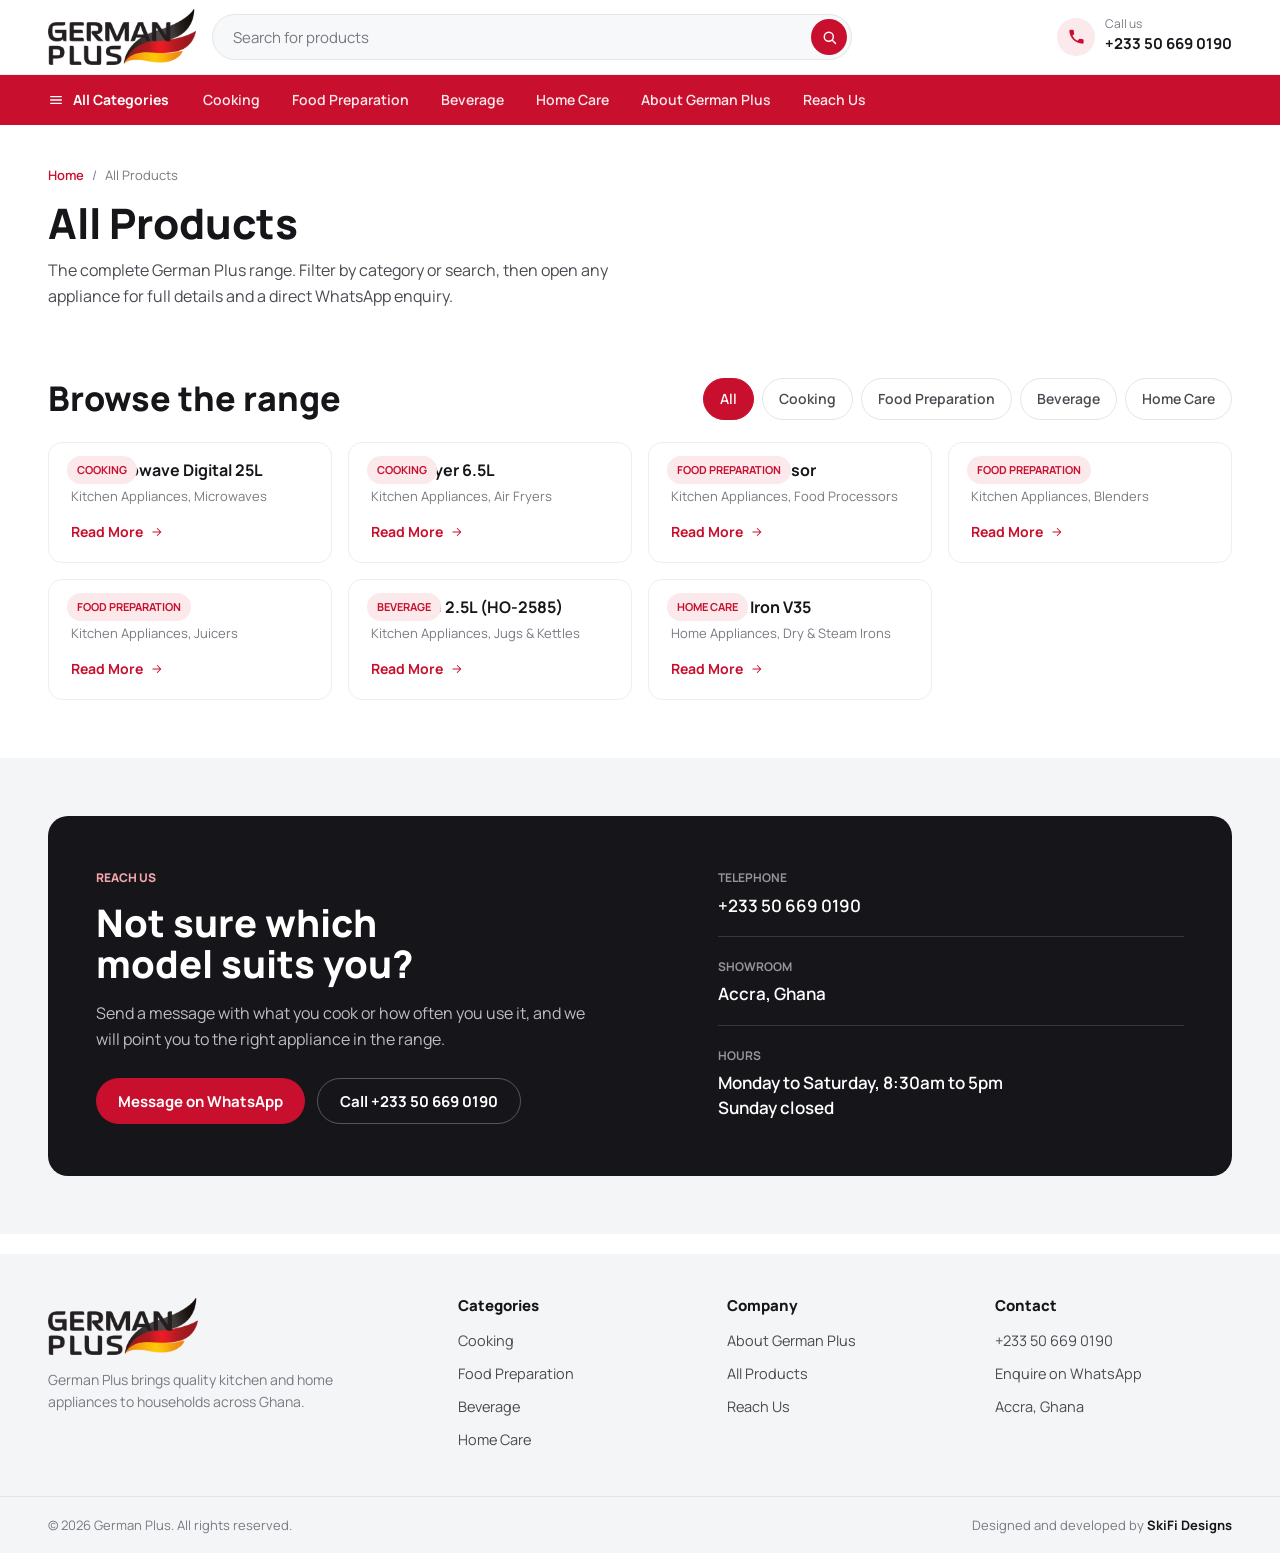
==== products.html @ 5834e7cf "Add files via upload" ====
<!DOCTYPE html>
<html lang="en">
<head>
<meta charset="utf-8" />
<meta name="viewport" content="width=device-width, initial-scale=1" />
<title>All Products | German Plus</title>
<meta name="description" content="The full German Plus range of kitchen and home appliances: microwaves, air fryers, food processors, blenders, juicers, kettles and steam irons." />
<meta name="theme-color" content="#C8102E" />
<link rel="icon" href="assets/brand/favicon.svg" type="image/svg+xml" />
<meta property="og:title" content="All Products | German Plus" />
<meta property="og:description" content="The full German Plus range of kitchen and home appliances." />
<meta property="og:type" content="website" />
<meta property="og:image" content="assets/brand/og.jpg" />
<link rel="preconnect" href="https://fonts.googleapis.com" />
<link rel="preconnect" href="https://fonts.gstatic.com" crossorigin />
<link href="https://fonts.googleapis.com/css2?family=Manrope:wght@400;500;600;700;800&display=swap" rel="stylesheet" />
<link rel="stylesheet" href="styles.css" />
</head>
<body>
<a class="skip" href="#main">Skip to content</a>

<header class="topbar" id="top">
  <div class="shell topbar-inner">
    <a class="brand" href="index.html" aria-label="German Plus home">
      <img src="assets/brand/logo.webp" alt="German Plus" width="150" height="57" />
    </a>

    <form class="search" role="search" id="searchForm" autocomplete="off">
      <label class="sr-only" for="searchInput">Search for products</label>
      <input type="search" id="searchInput" placeholder="Search for products" />
      <button type="submit" class="search-go" aria-label="Search">
        <svg viewBox="0 0 24 24" aria-hidden="true"><circle cx="11" cy="11" r="6.4" fill="none" stroke="currentColor" stroke-width="2"/><path d="m16 16 4.5 4.5" fill="none" stroke="currentColor" stroke-width="2" stroke-linecap="round"/></svg>
      </button>
      <div class="suggest" id="suggest" hidden></div>
    </form>

    <div class="topbar-side">
      <a class="topcall" href="tel:+233506690190">
        <span class="topcall-ico" aria-hidden="true">
          <svg viewBox="0 0 24 24"><path fill="currentColor" d="M6.62 10.79a15.05 15.05 0 0 0 6.59 6.59l2.2-2.2c.27-.27.67-.36 1.02-.24 1.12.37 2.33.57 3.57.57.55 0 1 .45 1 1V20c0 .55-.45 1-1 1C10.4 21 3 13.6 3 4.5c0-.55.45-1 1-1h3.5c.55 0 1 .45 1 1 0 1.25.2 2.45.57 3.57.11.35.03.74-.25 1.02l-2.2 2.2Z"/></svg>
        </span>
        <span class="topcall-txt">
          <small>Call us</small>
          <strong>+233 50 669 0190</strong>
        </span>
      </a>
      <button class="menu-btn" id="menuBtn" aria-label="Open menu" aria-expanded="false" aria-controls="mobileNav">
        <span></span><span></span><span></span>
      </button>
    </div>
  </div>
</header>

<nav class="catbar" aria-label="Categories">
  <div class="shell catbar-inner">
    <span class="catbar-all">
      <svg viewBox="0 0 24 24" aria-hidden="true"><path d="M4 7h16M4 12h16M4 17h16" fill="none" stroke="currentColor" stroke-width="2" stroke-linecap="round"/></svg>
      All Categories
    </span>
    <a href="#collection" data-jump="cooking">Cooking</a>
    <a href="#collection" data-jump="prep">Food Preparation</a>
    <a href="#collection" data-jump="beverage">Beverage</a>
    <a href="#collection" data-jump="home">Home Care</a>
    <a href="index.html#about">About German Plus</a>
    <a href="index.html#contact">Reach Us</a>
  </div>
</nav>

<div class="mobile-nav" id="mobileNav" hidden>
  <nav aria-label="Mobile">
    <a href="products.html">All products</a>
    <a href="index.html#categories">Categories</a>
    <a href="index.html#about">About German Plus</a>
    <a href="index.html#contact">Reach Us</a>
  </nav>
  <a class="btn btn-primary" href="https://wa.me/233506690190" target="_blank" rel="noopener">Enquire on WhatsApp</a>
</div>

<main id="main">

  <section class="page-head">
    <div class="shell">
      <nav class="crumbs" aria-label="Breadcrumb">
        <a href="index.html">Home</a>
        <span aria-hidden="true">/</span>
        <span>All Products</span>
      </nav>
      <h1>All Products</h1>
      <p>The complete German Plus range. Filter by category or search, then open any appliance for full details and a direct WhatsApp enquiry.</p>
    </div>
  </section>

  <section class="section" id="collection">
    <div class="shell">
      <div class="row-head">
        <h2 class="sec-title left">Browse the range</h2>
        <div class="tabs" id="tabs" role="tablist" aria-label="Filter products">
          <button class="tab is-active" data-filter="all" role="tab" aria-selected="true">All</button>
          <button class="tab" data-filter="cooking" role="tab" aria-selected="false">Cooking</button>
          <button class="tab" data-filter="prep" role="tab" aria-selected="false">Food Preparation</button>
          <button class="tab" data-filter="beverage" role="tab" aria-selected="false">Beverage</button>
          <button class="tab" data-filter="home" role="tab" aria-selected="false">Home Care</button>
        </div>
      </div>
      <p class="result-note" id="resultNote" hidden></p>
      <div class="grid" id="productGrid"></div>
    </div>
  </section>

  <section class="section section-alt">
    <div class="shell">
      <div class="contact-card">
        <div class="contact-main">
          <p class="eyebrow">Reach us</p>
          <h2>Not sure which <br />model suits you?</h2>
          <p class="sec-note">Send a message with what you cook or how often you use it, and we will point you to the right appliance in the range.</p>
          <div class="contact-cta">
            <a class="btn btn-primary" href="https://wa.me/233506690190" target="_blank" rel="noopener">Message on WhatsApp</a>
            <a class="btn btn-ghost" href="tel:+233506690190">Call +233 50 669 0190</a>
          </div>
        </div>
        <ul class="contact-list">
          <li><span class="c-label">Telephone</span><span class="c-value"><a href="tel:+233506690190">+233 50 669 0190</a></span></li>
          <li><span class="c-label">Showroom</span><span class="c-value">Accra, Ghana</span></li>
          <li><span class="c-label">Hours</span><span class="c-value">Monday to Saturday, 8:30am to 5pm<br />Sunday closed</span></li>
        </ul>
      </div>
    </div>
  </section>

</main>

<footer class="site-foot">
  <div class="shell foot-inner">
    <div class="foot-brand">
      <img src="assets/brand/logo.webp" alt="German Plus" width="152" height="58" loading="lazy" />
      <p>German Plus brings quality kitchen and home appliances to households across Ghana.</p>
    </div>
    <div class="foot-col">
      <h4>Categories</h4>
      <a href="#collection" data-jump="cooking">Cooking</a>
      <a href="#collection" data-jump="prep">Food Preparation</a>
      <a href="#collection" data-jump="beverage">Beverage</a>
      <a href="#collection" data-jump="home">Home Care</a>
    </div>
    <div class="foot-col">
      <h4>Company</h4>
      <a href="index.html#about">About German Plus</a>
      <a href="products.html">All Products</a>
      <a href="index.html#contact">Reach Us</a>
    </div>
    <div class="foot-col">
      <h4>Contact</h4>
      <a href="tel:+233506690190">+233 50 669 0190</a>
      <a href="https://wa.me/233506690190" target="_blank" rel="noopener">Enquire on WhatsApp</a>
      <span>Accra, Ghana</span>
    </div>
  </div>
  <div class="foot-base">
    <div class="shell foot-base-inner">
      <p>&copy; <span id="yr">2026</span> German Plus. All rights reserved.</p>
      <p class="credit">Designed and developed by <a href="https://skifi.co" target="_blank" rel="noopener">SkiFi Designs</a></p>
    </div>
  </div>
</footer>

<div class="sheet" id="sheet" hidden>
  <div class="sheet-scrim" data-close></div>
  <div class="sheet-panel" role="dialog" aria-modal="true" aria-labelledby="sheetTitle">
    <button class="sheet-close" data-close aria-label="Close details">
      <svg viewBox="0 0 24 24" aria-hidden="true"><path d="m6 6 12 12M18 6 6 18" fill="none" stroke="currentColor" stroke-width="1.6" stroke-linecap="round"/></svg>
    </button>
    <div class="sheet-body">
      <div class="sheet-visual"><img id="sheetImg" src="" alt="" width="820" height="620" /></div>
      <div class="sheet-copy">
        <p class="eyebrow" id="sheetCat"></p>
        <h2 id="sheetTitle"></h2>
        <p id="sheetDesc"></p>
        <ul class="spec" id="sheetSpec"></ul>
        <a class="btn btn-primary" id="sheetWa" href="#" target="_blank" rel="noopener">Enquire about this model</a>
      </div>
    </div>
  </div>
</div>

<div class="fab-stack">
  <a class="fab fab-call" href="tel:+233506690190" aria-label="Call German Plus">
    <svg viewBox="0 0 24 24" aria-hidden="true"><path fill="currentColor" d="M6.62 10.79a15.05 15.05 0 0 0 6.59 6.59l2.2-2.2c.27-.27.67-.36 1.02-.24 1.12.37 2.33.57 3.57.57.55 0 1 .45 1 1V20c0 .55-.45 1-1 1C10.4 21 3 13.6 3 4.5c0-.55.45-1 1-1h3.5c.55 0 1 .45 1 1 0 1.25.2 2.45.57 3.57.11.35.03.74-.25 1.02l-2.2 2.2Z"/></svg>
  </a>
  <a class="fab fab-wa" href="https://wa.me/233506690190" target="_blank" rel="noopener" aria-label="Enquire on WhatsApp">
    <svg viewBox="0 0 24 24" aria-hidden="true"><path fill="currentColor" d="M17.472 14.382c-.297-.149-1.758-.867-2.03-.967-.273-.099-.471-.148-.67.15-.197.297-.767.966-.94 1.164-.173.199-.347.223-.644.075-.297-.15-1.255-.463-2.39-1.475-.883-.788-1.48-1.761-1.653-2.059-.173-.297-.018-.458.13-.606.134-.133.298-.347.446-.52.149-.174.198-.298.298-.497.099-.198.05-.371-.025-.52-.075-.149-.669-1.612-.916-2.207-.242-.579-.487-.5-.669-.51-.173-.008-.371-.01-.57-.01-.198 0-.52.074-.792.372-.272.297-1.04 1.016-1.04 2.479 0 1.462 1.065 2.875 1.213 3.074.149.198 2.096 3.2 5.077 4.487.709.306 1.262.489 1.694.625.712.227 1.36.195 1.871.118.571-.085 1.758-.719 2.006-1.413.248-.694.248-1.289.173-1.413-.074-.124-.272-.198-.57-.347m-5.421 7.403h-.004a9.87 9.87 0 0 1-5.031-1.378l-.361-.214-3.741.982.998-3.648-.235-.374a9.86 9.86 0 0 1-1.51-5.26c.001-5.45 4.436-9.884 9.888-9.884 2.64 0 5.122 1.03 6.988 2.898a9.825 9.825 0 0 1 2.893 6.994c-.003 5.45-4.437 9.884-9.885 9.884m8.413-18.297A11.815 11.815 0 0 0 12.05 0C5.495 0 .16 5.335.157 11.892c0 2.096.547 4.142 1.588 5.945L.057 24l6.305-1.654a11.882 11.882 0 0 0 5.683 1.448h.005c6.554 0 11.89-5.335 11.893-11.893a11.821 11.821 0 0 0-3.48-8.413Z"/></svg>
  </a>
</div>

<script src="data.js"></script>
<script src="script.js"></script>
</body>
</html>
---- styles.css ----
:root{
  --page:#FFFFFF;
  --alt:#F4F5F7;
  --surface:#FFFFFF;
  --ink:#16161A;
  --ink-soft:#4A4A52;
  --muted:#7A7982;
  --line:#E4E5E9;
  --line-soft:#EDEEF1;
  --red:#C8102E;
  --red-deep:#A10D25;
  --gold:#E3A81C;
  --r-s:10px;
  --r:14px;
  --r-l:20px;
  --shell:1240px;
  --ease:cubic-bezier(.22,.61,.36,1);
}
*,*::before,*::after{box-sizing:border-box}
html{-webkit-text-size-adjust:100%;scroll-behavior:smooth;scroll-padding-top:150px}
@media (prefers-reduced-motion:reduce){html{scroll-behavior:auto}}
body{
  margin:0;background:var(--page);color:var(--ink);
  font-family:"Manrope",system-ui,-apple-system,"Segoe UI",sans-serif;
  font-size:16px;line-height:1.6;-webkit-font-smoothing:antialiased;
}
img{max-width:100%;height:auto;display:block}
a{color:inherit;text-decoration:none}
button{font:inherit;color:inherit;background:none;border:0;cursor:pointer}
h1,h2,h3,h4{margin:0;font-weight:800;line-height:1.1}
p{margin:0}
ul{margin:0;padding:0;list-style:none}
input{font:inherit}
:focus-visible{outline:2px solid var(--red);outline-offset:3px;border-radius:4px}
.sr-only{position:absolute;width:1px;height:1px;overflow:hidden;clip:rect(0 0 0 0);white-space:nowrap}
.skip{position:absolute;left:-9999px;top:0;z-index:200;background:var(--ink);color:#fff;padding:12px 18px}
.skip:focus{left:0}
.shell{width:100%;max-width:var(--shell);margin-inline:auto;padding-inline:18px}
@media (min-width:768px){.shell{padding-inline:28px}}

/* ---------- buttons ---------- */
.btn{
  display:inline-flex;align-items:center;justify-content:center;gap:9px;
  padding:13px 22px;border-radius:999px;font-size:15px;font-weight:700;line-height:1;
  min-height:46px;transition:transform .18s var(--ease),background .2s var(--ease),color .2s var(--ease),border-color .2s var(--ease);
  touch-action:manipulation;width:max-content;
}
.btn-sm{padding:10px 18px;min-height:42px;font-size:14px}
.btn-primary{background:var(--red);color:#fff}
.btn-primary:hover{background:var(--red-deep)}
.btn-light{background:#fff;color:var(--ink)}
.btn-light:hover{background:#F2F2F2}
.btn-dark{background:var(--ink);color:#fff}
.btn-dark:hover{background:#000}
.btn-ghost{border:1.5px solid var(--line);color:var(--ink);background:var(--surface)}
.btn-ghost:hover{border-color:var(--ink)}
.btn:active{transform:scale(.97)}

/* ---------- topbar ---------- */
.topbar{position:sticky;top:0;z-index:60;background:#fff;border-bottom:1px solid var(--line-soft)}
.topbar-inner{display:flex;align-items:center;flex-wrap:wrap;gap:12px 16px;min-height:74px;padding-bottom:12px}
@media (min-width:860px){.topbar-inner{flex-wrap:nowrap;padding-bottom:0}}
.brand img{width:120px;height:auto}
@media (min-width:768px){.brand img{width:148px}}

.search{position:relative;flex:1 0 100%;order:3;max-width:none}
@media (min-width:860px){.search{flex:1 1 auto;order:0;max-width:640px}}
.search input{
  width:100%;height:46px;border-radius:999px;border:1.5px solid var(--line);
  background:#F7F8F9;padding:0 54px 0 20px;font-size:15px;color:var(--ink);
  transition:border-color .2s var(--ease),background .2s var(--ease);
}
.search input::placeholder{color:var(--muted)}
.search input:focus{outline:none;border-color:var(--red);background:#fff}
.search-go{
  position:absolute;top:5px;right:5px;width:36px;height:36px;border-radius:999px;
  display:grid;place-items:center;background:var(--red);color:#fff;
}
.search-go svg{width:17px;height:17px}
.suggest{
  position:absolute;top:calc(100% + 8px);left:0;right:0;z-index:70;
  background:#fff;border:1px solid var(--line);border-radius:var(--r);
  box-shadow:0 22px 40px -26px rgba(20,16,10,.5);overflow:hidden;
}
.suggest[hidden]{display:none}
.suggest a,.suggest p{display:flex;gap:12px;align-items:center;padding:11px 16px;font-size:14px}
.suggest a{border-bottom:1px solid var(--line-soft)}
.suggest a:last-child{border-bottom:0}
.suggest a:hover{background:#F7F8F9}
.suggest img{width:38px;height:38px;object-fit:contain;flex:none}
.suggest strong{font-weight:700}
.suggest small{display:block;color:var(--muted);font-weight:500}
.suggest p{color:var(--muted)}

.topbar-side{display:flex;align-items:center;gap:10px;margin-left:auto;order:2}
.topcall{display:none;align-items:center;gap:10px}
@media (min-width:1080px){.topcall{display:flex}}
.topcall-ico{width:38px;height:38px;border-radius:999px;display:grid;place-items:center;background:#FBE9EC;color:var(--red)}
.topcall-ico svg{width:19px;height:19px}
.topcall-txt small{display:block;font-size:12px;color:var(--muted);line-height:1.2}
.topcall-txt strong{font-size:15px;font-weight:700}

.menu-btn{width:44px;height:44px;display:grid;place-content:center;gap:5px;border-radius:var(--r-s)}
.menu-btn span{display:block;width:20px;height:2px;background:var(--ink);border-radius:2px;transition:transform .25s var(--ease),opacity .2s var(--ease)}
.menu-btn[aria-expanded="true"] span:nth-child(1){transform:translateY(7px) rotate(45deg)}
.menu-btn[aria-expanded="true"] span:nth-child(2){opacity:0}
.menu-btn[aria-expanded="true"] span:nth-child(3){transform:translateY(-7px) rotate(-45deg)}
@media (min-width:1080px){.menu-btn{display:none}}

/* ---------- category bar ---------- */
.catbar{position:relative;z-index:55;background:var(--red);color:#fff}
@media (min-width:860px){.catbar{position:sticky;top:74px}}
.catbar-inner{display:flex;align-items:center;gap:8px;overflow-x:auto;scrollbar-width:none}
.catbar-inner::-webkit-scrollbar{display:none}
.catbar-all{
  display:inline-flex;align-items:center;gap:9px;flex:none;
  color:#fff;font-size:14px;font-weight:700;
  padding:14px 14px 14px 0;width:max-content;
}
.catbar-all svg{width:16px;height:16px}
.catbar-inner a{flex:none;padding:14px 12px;font-size:14px;font-weight:600;color:rgba(255,255,255,.9);white-space:nowrap}
.catbar-inner a:hover{color:#fff}


.mobile-nav{
  position:fixed;inset:132px 0 auto;z-index:65;background:#fff;
  border-bottom:1px solid var(--line);padding:14px 18px 26px;display:grid;gap:14px;
  box-shadow:0 24px 40px -28px rgba(0,0,0,.35);
}
.mobile-nav[hidden]{display:none}
.mobile-nav nav{display:grid}
.mobile-nav a{padding:13px 0;font-size:17px;font-weight:600;border-bottom:1px solid var(--line-soft)}
.mobile-nav .btn{justify-content:center;width:100%}

/* ---------- hero ---------- */
.hero{padding:20px 0 8px}
.hero-grid{display:grid;gap:14px}
@media (min-width:1000px){.hero-grid{grid-template-columns:1.85fr 1fr;gap:16px}}

.slider{position:relative;border-radius:var(--r-l);overflow:hidden;background:#EFE6D6}
.slides{display:flex;transition:transform .5s var(--ease)}
.slide{
  position:relative;flex:0 0 100%;min-width:100%;
  display:grid;grid-template-columns:1fr 1fr;align-items:center;
  aspect-ratio:1.78/1;overflow:hidden;
}
@media (min-width:600px){.slide{aspect-ratio:2.16/1}}
.slide-1{background:linear-gradient(112deg,#B9822A 0%,#D9A43C 26%,#F0C862 52%,#E4AE41 72%,#C9922E 100%)}
.slide-2{background:linear-gradient(115deg,#8F0C1F 0%,#C8102E 55%,#E11B22 100%)}
.slide-3{background:linear-gradient(115deg,#1B1B1F 0%,#2A2A30 55%,#3A3A42 100%)}
.slide-copy{position:relative;z-index:2;padding:16px 14px;color:#fff;max-width:560px}
@media (min-width:600px){.slide-copy{padding:34px 8px 34px 42px}}
.slide-1 .slide-copy{color:var(--ink)}
.slide-kicker{font-size:10px;font-weight:800;text-transform:uppercase;margin-bottom:6px;opacity:.85}
@media (min-width:600px){.slide-kicker{font-size:12px;margin-bottom:10px}}
.slide-copy h1{font-size:clamp(19px,5.2vw,46px);margin-bottom:8px}
@media (min-width:600px){.slide-copy h1{font-size:clamp(26px,3.3vw,46px);margin-bottom:12px}}
.slide-copy h2{font-size:clamp(17px,4.4vw,40px);margin-bottom:8px}
@media (min-width:600px){.slide-copy h2{font-size:clamp(24px,3vw,40px);margin-bottom:12px}}
.slide-copy p{display:none}
@media (min-width:600px){.slide-copy p{display:block;font-size:14.5px;margin-bottom:18px;max-width:32ch;opacity:.92}}
.slide img{
  position:relative;z-index:1;width:100%;height:94%;margin-left:0;padding-right:8px;
  object-fit:contain;object-position:center right;
  filter:drop-shadow(0 14px 22px rgba(30,16,0,.3));
}
.slide-1{grid-template-columns:1fr}
.slide-1 .slide-copy{max-width:56%}
.slide-1 img{position:absolute;right:6px;bottom:0;margin:0;padding:0;width:58%;height:88%;object-position:bottom right}
@media (min-width:600px){
  .slide img{width:108%;height:100%;margin-left:-8%;padding-right:18px}
  .slide-1 .slide-copy{max-width:50%}
  .slide-1 img{right:10px;width:62%;height:96%}
}
.sl-arrow{
  position:absolute;top:50%;transform:translateY(-50%);z-index:3;
  width:38px;height:38px;border-radius:999px;display:none;place-items:center;
  background:rgba(255,255,255,.88);color:var(--ink);box-shadow:0 6px 16px -8px rgba(0,0,0,.5);
}
.sl-arrow svg{width:18px;height:18px}
.sl-prev{left:12px}.sl-next{right:12px}
@media (min-width:768px){.sl-arrow{display:grid}}
.dots{position:absolute;z-index:3;left:0;right:0;bottom:10px;display:flex;justify-content:center;gap:7px}
.dots button{width:8px;height:8px;border-radius:999px;background:rgba(255,255,255,.55)}
.dots button.is-active{width:22px;background:#fff}
.slide-1 ~ .dots button{background:rgba(0,0,0,.25)}

.promos{display:grid;gap:12px}
@media (min-width:560px) and (max-width:999px){.promos{grid-template-columns:1fr 1fr}}
@media (min-width:1000px){.promos{grid-template-rows:1fr 1fr}}
.promo{
  position:relative;border-radius:var(--r-l);overflow:hidden;
  display:flex;align-items:center;justify-content:space-between;gap:10px;
  padding:22px;min-height:172px;color:#fff;
}
.promo h3{font-size:17px;margin-bottom:12px;line-height:1.25}
@media (min-width:600px){.promo h3{font-size:19px;margin-bottom:14px}}
.promo img{width:50%;max-width:210px;height:150px;object-fit:contain;flex:none;margin:-10px -6px -10px 0}
.promo-dark{background:linear-gradient(130deg,#1B1B1F 0%,#32323A 100%)}
.promo-red{background:linear-gradient(130deg,#A10D25 0%,#D9192F 100%)}
@media (min-width:1000px){.promo{min-height:0;height:100%}}

/* ---------- sections ---------- */
.section{padding:44px 0}
@media (min-width:768px){.section{padding:58px 0}}
.section-alt{background:var(--alt)}
.sec-title{font-size:clamp(24px,3.4vw,34px);text-align:center;margin-bottom:26px}
.sec-title.left{text-align:left;margin-bottom:0}
.row-head{display:flex;flex-wrap:wrap;gap:16px;align-items:center;justify-content:space-between;margin-bottom:22px}

/* ---------- categories ---------- */
.cats{display:grid;gap:12px;grid-template-columns:repeat(2,1fr)}
@media (min-width:640px){.cats{grid-template-columns:repeat(4,1fr);gap:16px}}
.cat{
  background:var(--surface);border:1px solid var(--line-soft);border-radius:var(--r);
  padding:22px 14px 20px;display:grid;justify-items:center;gap:4px;text-align:center;
  transition:transform .25s var(--ease),box-shadow .25s var(--ease),border-color .25s var(--ease);
}
.cat:hover{transform:translateY(-3px);box-shadow:0 18px 30px -24px rgba(20,16,10,.5);border-color:var(--line)}
.cat img{width:104px;height:104px;object-fit:contain;margin-bottom:8px}
.cat strong{font-size:15px;font-weight:700}
.cat span{font-size:13px;color:var(--muted)}

/* ---------- tabs ---------- */
.tabs{display:flex;flex-wrap:wrap;gap:8px}
.tab{
  display:inline-flex;align-items:center;width:max-content;
  padding:9px 16px;min-height:42px;border-radius:999px;
  border:1.5px solid var(--line);background:#fff;
  font-size:14px;font-weight:600;color:var(--ink-soft);
  transition:background .2s var(--ease),color .2s var(--ease),border-color .2s var(--ease);
}
.tab:hover{border-color:var(--ink)}
.tab.is-active{background:var(--red);border-color:var(--red);color:#fff}
.result-note{margin-bottom:16px;font-size:14px;color:var(--muted)}

/* ---------- product grid ---------- */
.grid{display:grid;gap:12px;grid-template-columns:repeat(2,1fr)}
@media (min-width:760px){.grid{grid-template-columns:repeat(3,1fr);gap:16px}}
@media (min-width:1040px){.grid{grid-template-columns:repeat(4,1fr)}}
.card{
  position:relative;display:flex;flex-direction:column;text-align:left;width:100%;
  background:var(--surface);border:1px solid var(--line-soft);border-radius:var(--r);overflow:hidden;
  transition:transform .28s var(--ease),box-shadow .28s var(--ease),border-color .28s var(--ease);
}
.card:hover{transform:translateY(-4px);box-shadow:0 22px 36px -28px rgba(20,16,10,.5);border-color:var(--line)}
.card-media{position:relative;aspect-ratio:1/.9;background:#fff}
.card-media img{position:absolute;inset:18px;width:calc(100% - 36px);height:calc(100% - 36px);object-fit:contain;transition:transform .45s var(--ease)}
.card:hover .card-media img{transform:scale(1.05)}
.tag{
  position:absolute;top:12px;left:12px;z-index:2;display:inline-flex;align-items:center;width:max-content;
  padding:5px 10px;border-radius:999px;background:#FBE9EC;color:var(--red);
  font-size:11px;font-weight:700;text-transform:uppercase;
}
.card-body{padding:16px 16px 18px;display:grid;gap:6px;align-content:start}
.card-body h3{font-size:16px;font-weight:700;line-height:1.25}
.card-cat{font-size:13px;color:var(--muted)}
.card-more{margin-top:8px;display:inline-flex;align-items:center;gap:7px;font-size:14px;font-weight:700;color:var(--red)}
.card-more svg{width:14px;height:14px;transition:transform .25s var(--ease)}
.card:hover .card-more svg{transform:translateX(4px)}
.empty{grid-column:1/-1;padding:40px 0;text-align:center;color:var(--muted)}

/* ---------- promo tiles ---------- */
.tiles{display:grid;gap:14px}
@media (min-width:760px){.tiles{grid-template-columns:repeat(3,1fr)}}
.tile{
  position:relative;border-radius:var(--r-l);overflow:hidden;
  display:flex;align-items:center;justify-content:space-between;gap:10px;
  padding:22px;min-height:186px;
}
.tile h3{font-size:20px;margin-bottom:4px}
.tile p{font-size:14px;margin-bottom:16px;opacity:.88}
.tile img{width:50%;max-width:200px;height:150px;object-fit:contain;flex:none;margin:-8px -4px -8px 0}
.tile-red{background:linear-gradient(130deg,#A10D25 0%,#D9192F 100%);color:#fff}
.tile-gold{background:linear-gradient(130deg,#D9A43C 0%,#F0C862 100%);color:var(--ink)}
.tile-ink{background:linear-gradient(130deg,#16161A 0%,#34343C 100%);color:#fff}

/* ---------- about ---------- */
.about{display:grid;gap:28px;align-items:center}
@media (min-width:980px){.about{grid-template-columns:1fr 1fr;gap:52px}}
.about-copy p{color:var(--ink-soft);margin-top:16px;max-width:52ch}
.about-points{display:grid;gap:14px;margin-top:26px}
.about-points li{display:grid;gap:2px;padding-left:18px;position:relative}
.about-points li::before{content:"";position:absolute;left:0;top:9px;width:8px;height:8px;border-radius:999px;background:var(--red)}
.about-points strong{font-size:15px}
.about-points span{font-size:14px;color:var(--muted)}
.about-visual{border-radius:var(--r-l);overflow:hidden}
.about-visual img{width:100%;height:100%;object-fit:cover}

/* ---------- contact ---------- */
.eyebrow{font-size:12px;font-weight:800;text-transform:uppercase;color:#F2A6AE;margin-bottom:14px}
.contact-card{background:var(--ink);color:#fff;border-radius:var(--r-l);padding:32px 22px;display:grid;gap:32px}
@media (min-width:880px){.contact-card{grid-template-columns:1.1fr .9fr;gap:52px;padding:52px 48px}}
.contact-card h2{font-size:clamp(26px,4.2vw,38px)}
.sec-note{margin-top:16px;color:rgba(255,255,255,.72);max-width:50ch}
.contact-cta{display:flex;flex-wrap:wrap;gap:12px;margin-top:26px}
.contact-card .btn-ghost{background:transparent;border-color:rgba(255,255,255,.28);color:#fff}
.contact-card .btn-ghost:hover{border-color:#fff}
.contact-list{display:grid;gap:20px;align-content:start}
.contact-list li{display:grid;gap:5px;padding-bottom:18px;border-bottom:1px solid rgba(255,255,255,.14)}
.contact-list li:last-child{border-bottom:0;padding-bottom:0}
.c-label{font-size:12px;font-weight:700;text-transform:uppercase;color:rgba(255,255,255,.55)}
.c-value{font-size:17px;font-weight:600;line-height:1.5}
.c-value a:hover{color:#F2A6AE}

/* ---------- footer ---------- */
.site-foot{background:var(--alt);margin-top:20px}
.foot-inner{display:grid;gap:28px;padding-block:44px}
@media (min-width:760px){.foot-inner{grid-template-columns:1.6fr 1fr 1fr 1fr;gap:32px}}
.foot-brand img{width:150px}
.foot-brand p{margin-top:14px;font-size:14px;color:var(--muted);max-width:34ch}
.foot-col{display:grid;gap:10px;align-content:start;font-size:14.5px}
.foot-col h4{font-size:15px;margin-bottom:4px}
.foot-col a,.foot-col span{color:var(--ink-soft)}
.foot-col a:hover{color:var(--red)}
.foot-base{border-top:1px solid var(--line)}
.foot-base-inner{display:flex;flex-wrap:wrap;gap:8px 24px;justify-content:space-between;padding-block:18px;font-size:13px;color:var(--muted)}
.credit a{color:var(--ink);font-weight:700}
.credit a:hover{color:var(--red)}

/* ---------- sheet ---------- */
.sheet{position:fixed;inset:0;z-index:100;display:grid;place-items:end center}
.sheet[hidden]{display:none}
.sheet-scrim{position:absolute;inset:0;background:rgba(18,16,14,.55);animation:fade .25s var(--ease)}
.sheet-panel{
  position:relative;width:min(1040px,100%);max-height:92vh;overflow:auto;
  background:#fff;border-radius:var(--r-l) var(--r-l) 0 0;padding:22px 18px 30px;animation:rise .32s var(--ease);
}
@media (min-width:880px){.sheet{place-items:center}.sheet-panel{border-radius:var(--r-l);padding:38px;max-height:88vh}}
.sheet-close{position:absolute;top:14px;right:14px;z-index:3;width:44px;height:44px;display:grid;place-items:center;border-radius:999px;background:#fff;border:1px solid var(--line);box-shadow:0 6px 18px -10px rgba(20,16,10,.5)}
.sheet-close svg{width:18px;height:18px}
.sheet-body{display:grid;gap:26px}
@media (min-width:880px){.sheet-body{grid-template-columns:1fr 1fr;gap:44px;align-items:center}}
.sheet-visual{position:relative;border-radius:var(--r);background:var(--alt);padding:24px;aspect-ratio:1/.85;overflow:hidden}
.sheet-visual img{position:absolute;inset:24px;width:calc(100% - 48px);height:calc(100% - 48px);object-fit:contain}
.sheet-copy .eyebrow{color:var(--red)}
.sheet-copy h2{font-size:clamp(24px,4vw,34px);margin-bottom:14px}
.sheet-copy > p{color:var(--ink-soft);margin-bottom:22px;max-width:48ch}
.spec{display:grid;margin-bottom:26px;border-top:1px solid var(--line)}
.spec li{display:flex;justify-content:space-between;gap:20px;padding:12px 0;border-bottom:1px solid var(--line);font-size:14px}
.spec span:first-child{color:var(--muted)}
.spec span:last-child{font-weight:600;text-align:right}
@keyframes fade{from{opacity:0}to{opacity:1}}
@keyframes rise{from{opacity:0;transform:translateY(22px)}to{opacity:1;transform:none}}

/* ---------- floating buttons ---------- */
.fab-stack{position:fixed;z-index:50;right:16px;bottom:calc(16px + env(safe-area-inset-bottom,0px));display:grid;gap:12px;justify-items:end}
.fab{width:56px;height:56px;border-radius:999px;display:grid;place-items:center;color:#fff;box-shadow:0 12px 26px -10px rgba(20,16,10,.55);transition:transform .2s var(--ease),box-shadow .2s var(--ease)}
.fab svg{width:28px;height:28px}
.fab-wa{background:#25D366}
.fab-wa svg{width:30px;height:30px}
.fab-call{background:var(--red)}
.fab:active{transform:scale(.94)}
body.sheet-open .fab-stack{opacity:0;pointer-events:none}
@media (min-width:1080px){.fab-stack{display:none}}

/* ---------- reveal ---------- */
.reveal{opacity:0;transform:translateY(16px);transition:opacity .55s var(--ease),transform .55s var(--ease)}
.reveal.is-in{opacity:1;transform:none}
@media (prefers-reduced-motion:reduce){
  .reveal{opacity:1;transform:none;transition:none}
  *,*::before,*::after{animation-duration:.01ms !important;transition-duration:.01ms !important}
}

/* ---------- small screens ---------- */
@media (max-width:599px){
  .section{padding:36px 0}
  .sec-title{margin-bottom:20px}
  .contact-cta .btn{width:100%}
  .tile{padding:20px}
  .tile img{height:126px;max-width:150px}
  .card-body{padding:14px 14px 16px}
  .card-body h3{font-size:15px}
}
@media (max-width:360px){
  .shell{padding-inline:14px}
  .cat img{width:84px;height:84px}
}

/* ---------- more products ---------- */
.more-wrap{display:flex;justify-content:center;margin-top:26px}
.more-wrap[hidden]{display:none}
.more-wrap .ico{width:16px;height:16px}

/* ---------- page head ---------- */
.page-head{padding:30px 0 6px}
@media (min-width:768px){.page-head{padding:40px 0 10px}}
.crumbs{display:flex;gap:8px;align-items:center;font-size:13px;color:var(--muted);margin-bottom:14px}
.crumbs a{color:var(--red);font-weight:600}
.crumbs a:hover{color:var(--red-deep)}
.page-head h1{font-size:clamp(28px,4.4vw,42px);margin-bottom:12px}
.page-head p{color:var(--ink-soft);max-width:60ch}
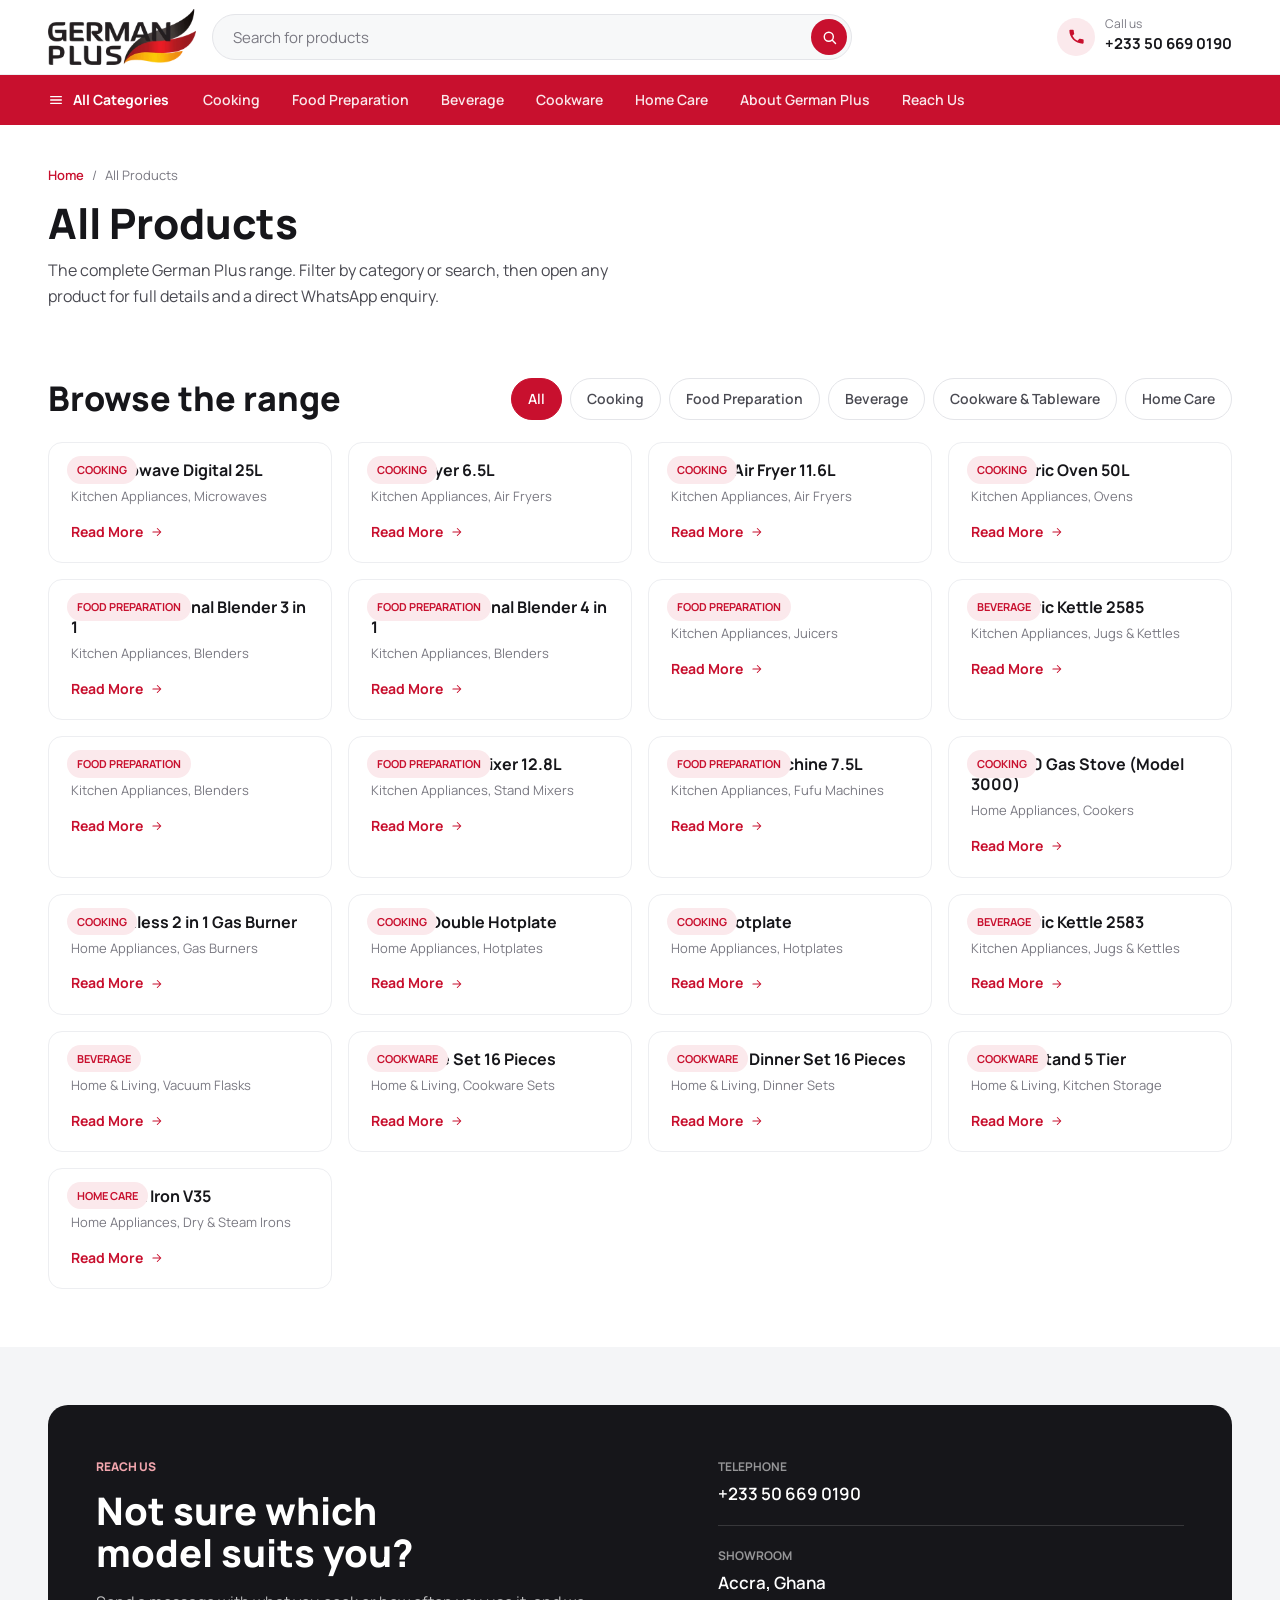
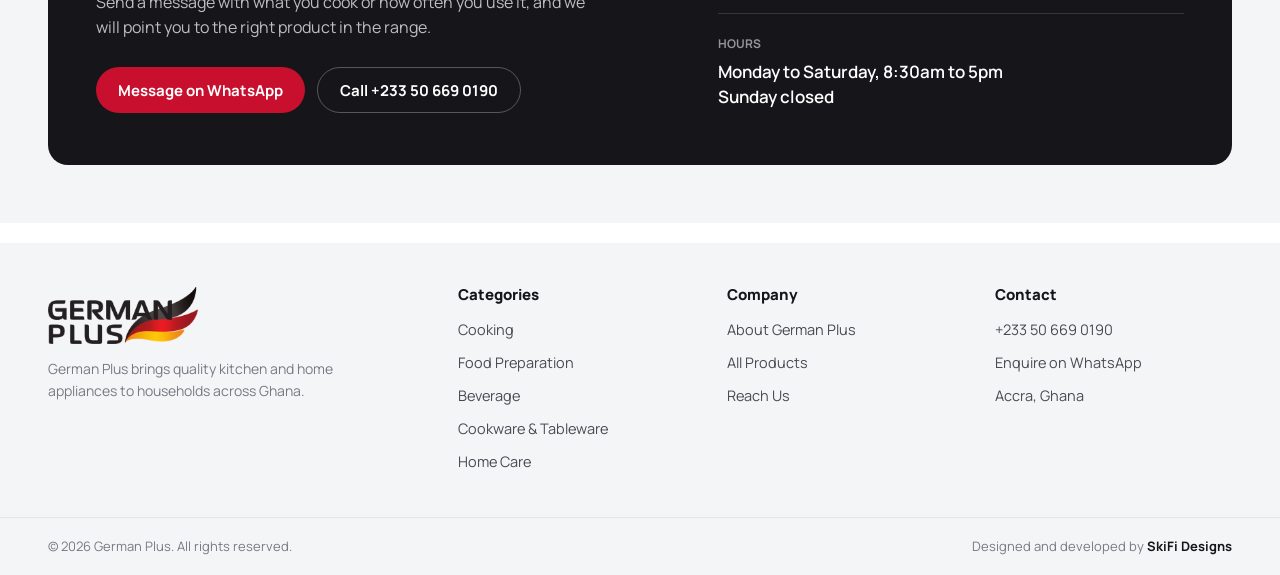
==== commit d26851f6: "German Plus: 21 products in 5 categories, new photos" ====
--- a/products.html
+++ b/products.html
@@ -4,7 +4,7 @@
 <meta charset="utf-8" />
 <meta name="viewport" content="width=device-width, initial-scale=1" />
 <title>All Products | German Plus</title>
-<meta name="description" content="The full German Plus range of kitchen and home appliances: microwaves, air fryers, food processors, blenders, juicers, kettles and steam irons." />
+<meta name="description" content="The full German Plus range: microwaves, air fryers, ovens, gas stoves, blenders, stand mixers, juicers, kettles, cookware, dinner sets and kitchen storage." />
 <meta name="theme-color" content="#C8102E" />
 <link rel="icon" href="assets/brand/favicon.svg" type="image/svg+xml" />
 <meta property="og:title" content="All Products | German Plus" />
@@ -60,6 +60,7 @@
     <a href="#collection" data-jump="cooking">Cooking</a>
     <a href="#collection" data-jump="prep">Food Preparation</a>
     <a href="#collection" data-jump="beverage">Beverage</a>
+    <a href="#collection" data-jump="cookware">Cookware</a>
     <a href="#collection" data-jump="home">Home Care</a>
     <a href="index.html#about">About German Plus</a>
     <a href="index.html#contact">Reach Us</a>
@@ -86,7 +87,7 @@
         <span>All Products</span>
       </nav>
       <h1>All Products</h1>
-      <p>The complete German Plus range. Filter by category or search, then open any appliance for full details and a direct WhatsApp enquiry.</p>
+      <p>The complete German Plus range. Filter by category or search, then open any product for full details and a direct WhatsApp enquiry.</p>
     </div>
   </section>
 
@@ -99,6 +100,7 @@
           <button class="tab" data-filter="cooking" role="tab" aria-selected="false">Cooking</button>
           <button class="tab" data-filter="prep" role="tab" aria-selected="false">Food Preparation</button>
           <button class="tab" data-filter="beverage" role="tab" aria-selected="false">Beverage</button>
+          <button class="tab" data-filter="cookware" role="tab" aria-selected="false">Cookware &amp; Tableware</button>
           <button class="tab" data-filter="home" role="tab" aria-selected="false">Home Care</button>
         </div>
       </div>
@@ -113,7 +115,7 @@
         <div class="contact-main">
           <p class="eyebrow">Reach us</p>
           <h2>Not sure which <br />model suits you?</h2>
-          <p class="sec-note">Send a message with what you cook or how often you use it, and we will point you to the right appliance in the range.</p>
+          <p class="sec-note">Send a message with what you cook or how often you use it, and we will point you to the right product in the range.</p>
           <div class="contact-cta">
             <a class="btn btn-primary" href="https://wa.me/233506690190" target="_blank" rel="noopener">Message on WhatsApp</a>
             <a class="btn btn-ghost" href="tel:+233506690190">Call +233 50 669 0190</a>
@@ -141,6 +143,7 @@
       <a href="#collection" data-jump="cooking">Cooking</a>
       <a href="#collection" data-jump="prep">Food Preparation</a>
       <a href="#collection" data-jump="beverage">Beverage</a>
+      <a href="#collection" data-jump="cookware">Cookware &amp; Tableware</a>
       <a href="#collection" data-jump="home">Home Care</a>
     </div>
     <div class="foot-col">
--- a/styles.css
+++ b/styles.css
@@ -210,7 +210,8 @@
 
 /* ---------- categories ---------- */
 .cats{display:grid;gap:12px;grid-template-columns:repeat(2,1fr)}
-@media (min-width:640px){.cats{grid-template-columns:repeat(4,1fr);gap:16px}}
+@media (min-width:640px){.cats{grid-template-columns:repeat(3,1fr);gap:16px}}
+@media (min-width:960px){.cats{grid-template-columns:repeat(5,1fr)}}
 .cat{
   background:var(--surface);border:1px solid var(--line-soft);border-radius:var(--r);
   padding:22px 14px 20px;display:grid;justify-items:center;gap:4px;text-align:center;
@@ -364,6 +365,10 @@
 
 /* ---------- small screens ---------- */
 @media (max-width:599px){
+  .card .tag{display:none}
+  .card-cat{display:none}
+  .card-body{gap:4px}
+  .card-more{margin-top:6px}
   .section{padding:36px 0}
   .sec-title{margin-bottom:20px}
   .contact-cta .btn{width:100%}
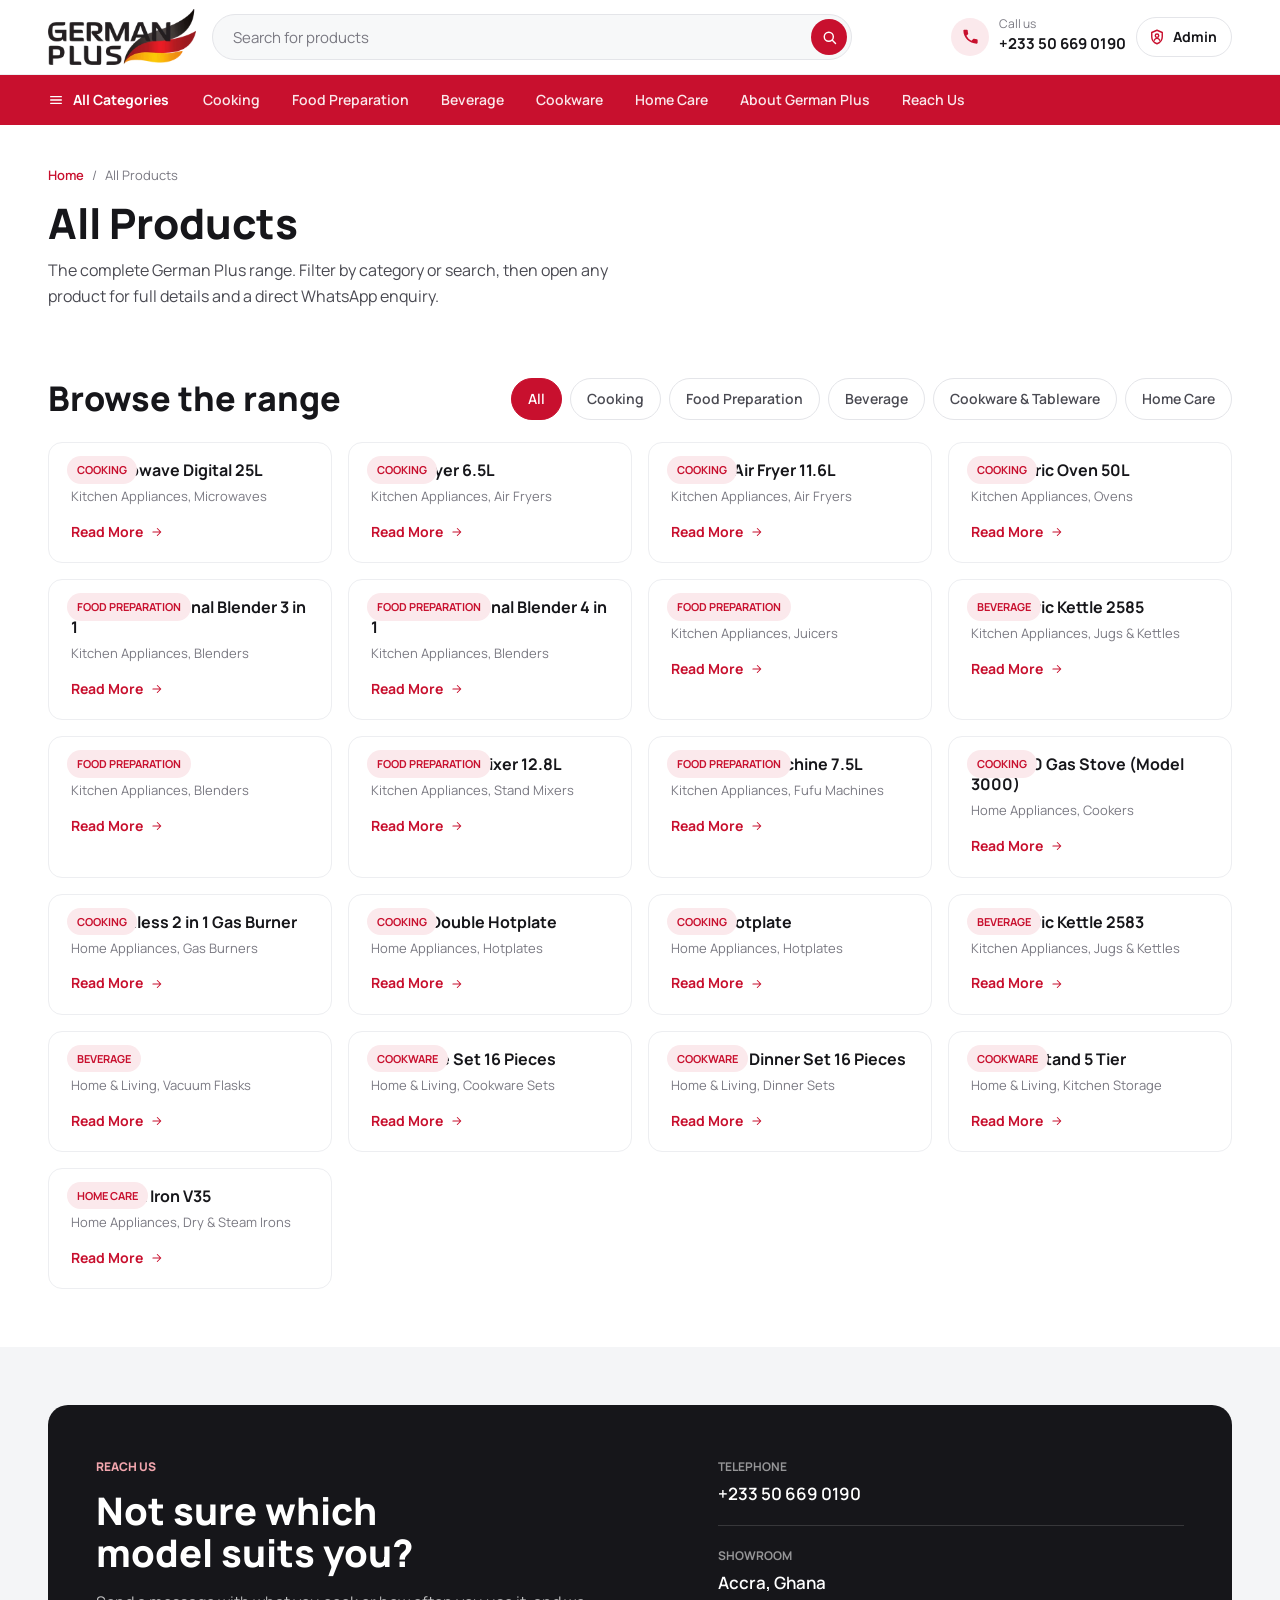
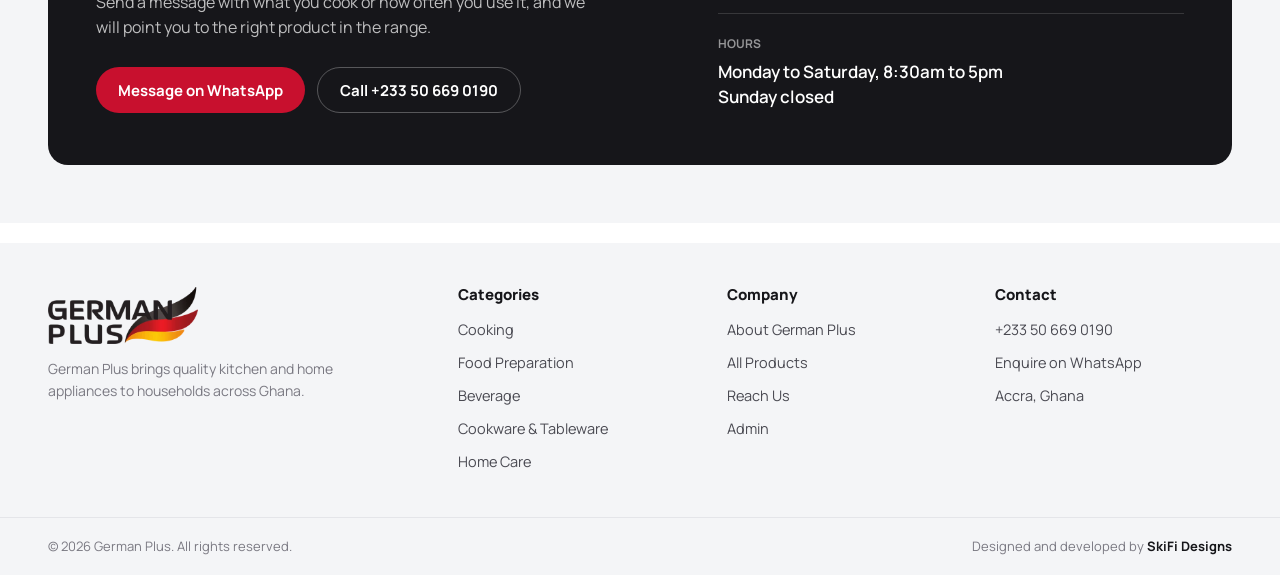
==== commit 30a51939: "Add an Admin button to the website" ====
--- a/products.html
+++ b/products.html
@@ -44,6 +44,10 @@
           <strong>+233 50 669 0190</strong>
         </span>
       </a>
+      <a class="admin-btn" href="/admin/" rel="nofollow">
+        <svg viewBox="0 0 24 24" aria-hidden="true"><path d="M12 3 5 6v5.5c0 4.2 2.9 7.9 7 9.5 4.1-1.6 7-5.3 7-9.5V6l-7-3Z" fill="none" stroke="currentColor" stroke-width="1.9" stroke-linejoin="round"/><circle cx="12" cy="10.2" r="2.3" fill="none" stroke="currentColor" stroke-width="1.9"/><path d="M8.4 16.2c.8-1.6 2.1-2.4 3.6-2.4s2.8.8 3.6 2.4" fill="none" stroke="currentColor" stroke-width="1.9" stroke-linecap="round"/></svg>
+        <span>Admin</span>
+      </a>
       <button class="menu-btn" id="menuBtn" aria-label="Open menu" aria-expanded="false" aria-controls="mobileNav">
         <span></span><span></span><span></span>
       </button>
@@ -151,6 +155,7 @@
       <a href="index.html#about">About German Plus</a>
       <a href="products.html">All Products</a>
       <a href="index.html#contact">Reach Us</a>
+      <a href="/admin/" rel="nofollow">Admin</a>
     </div>
     <div class="foot-col">
       <h4>Contact</h4>
--- a/styles.css
+++ b/styles.css
@@ -100,6 +100,9 @@
 .topcall-txt small{display:block;font-size:12px;color:var(--muted);line-height:1.2}
 .topcall-txt strong{font-size:15px;font-weight:700}
 
+.admin-btn{display:inline-flex;align-items:center;gap:7px;height:40px;padding:0 14px 0 11px;border-radius:999px;border:1.5px solid var(--line);background:#fff;color:var(--ink);font-size:14px;font-weight:700;white-space:nowrap;transition:border-color .2s var(--ease),color .2s var(--ease),background .2s var(--ease)}
+.admin-btn svg{width:18px;height:18px;color:var(--red)}
+.admin-btn:hover{border-color:var(--red);background:#FBE9EC}
 .menu-btn{width:44px;height:44px;display:grid;place-content:center;gap:5px;border-radius:var(--r-s)}
 .menu-btn span{display:block;width:20px;height:2px;background:var(--ink);border-radius:2px;transition:transform .25s var(--ease),opacity .2s var(--ease)}
 .menu-btn[aria-expanded="true"] span:nth-child(1){transform:translateY(7px) rotate(45deg)}
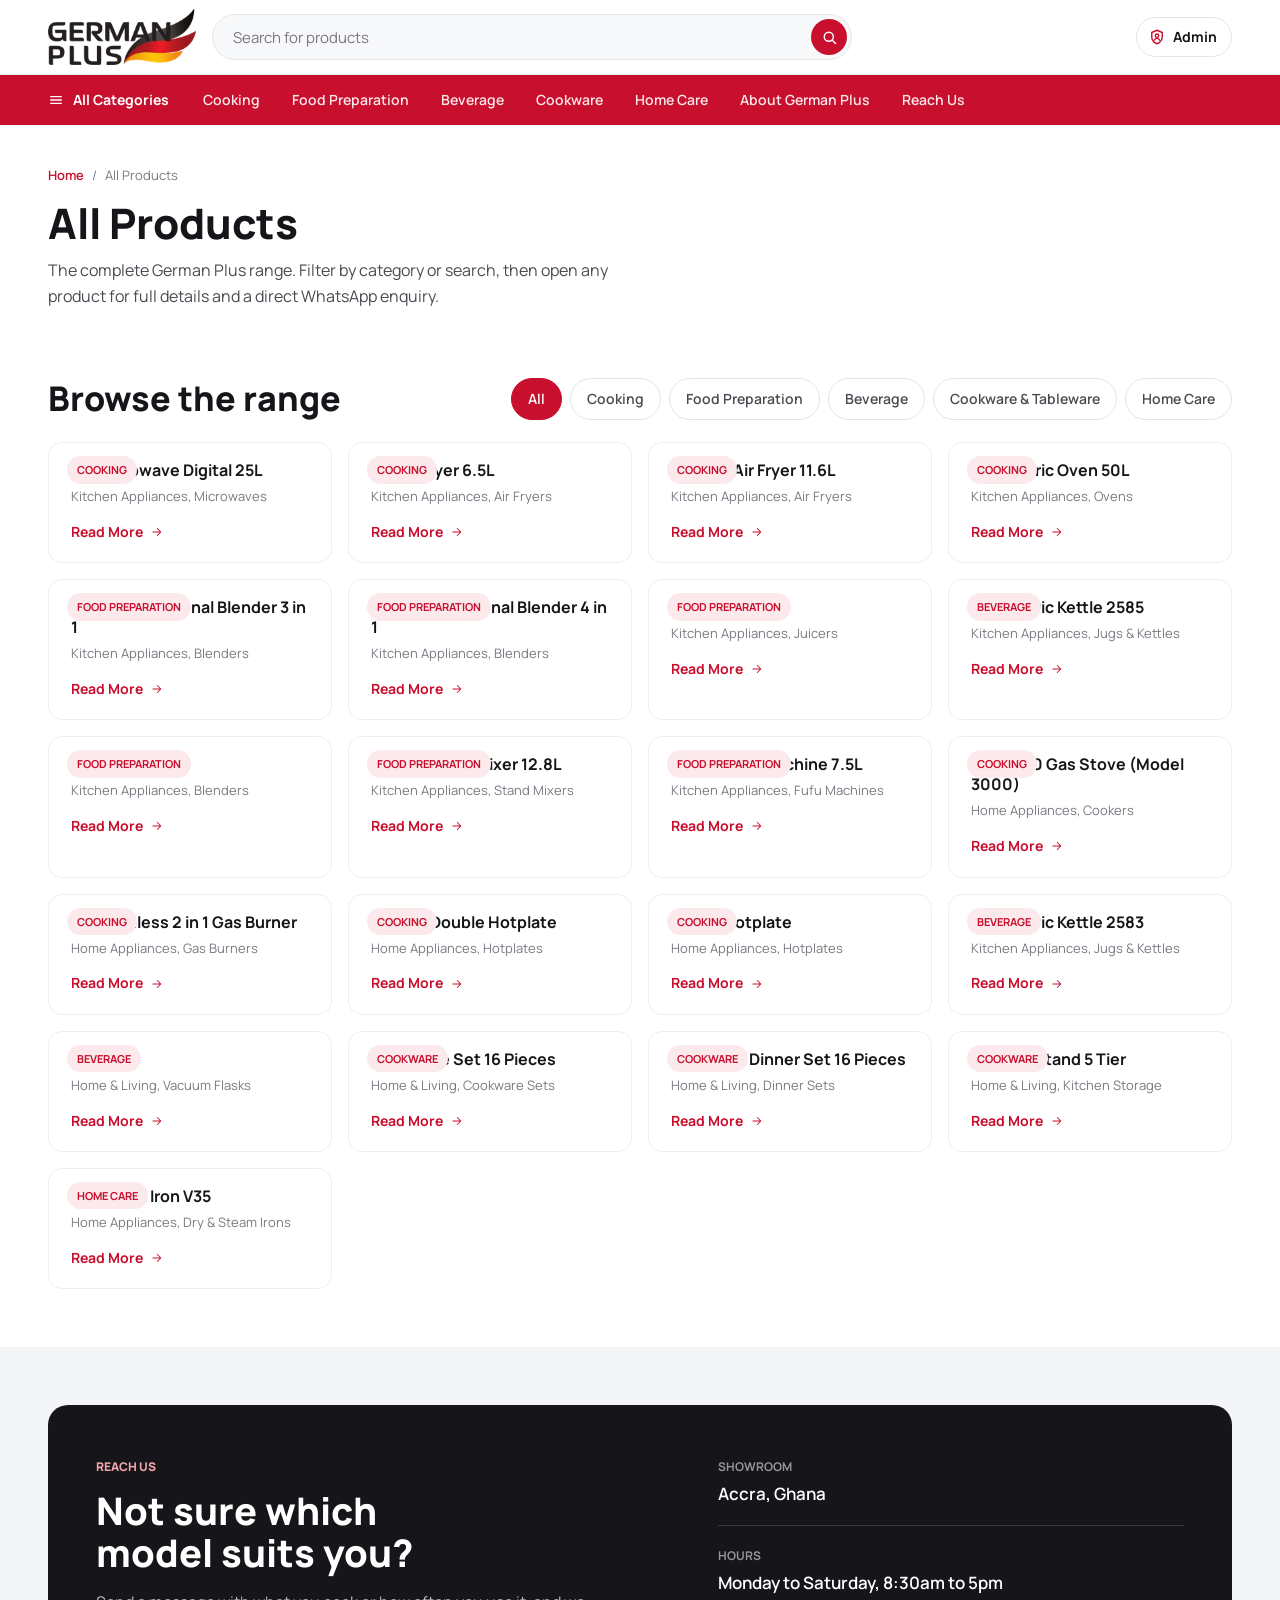
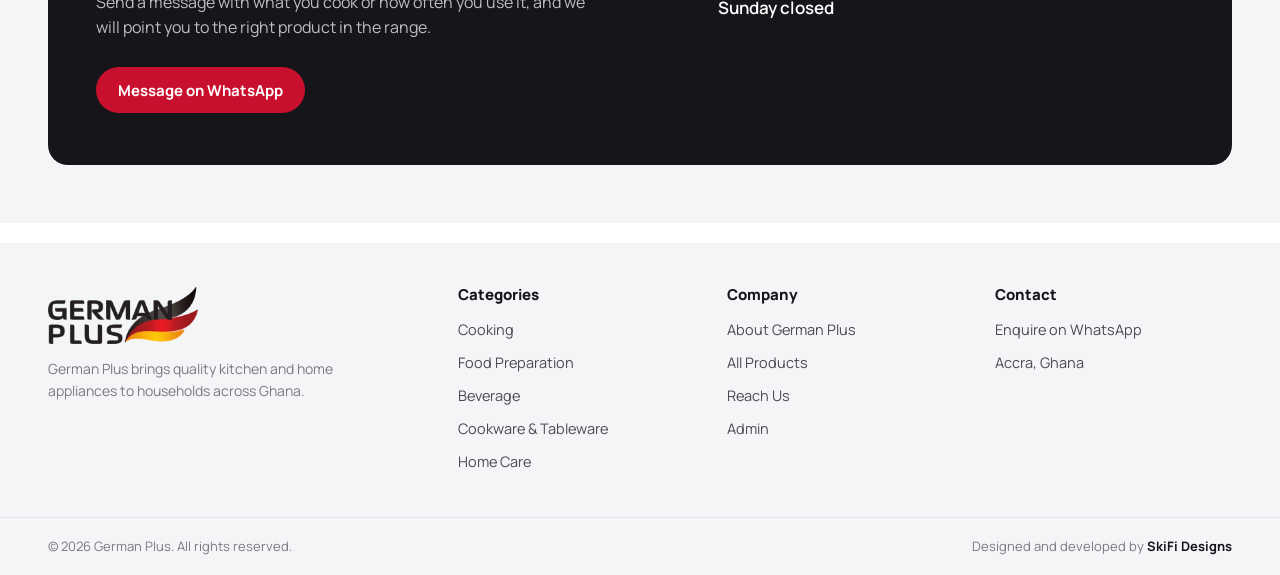
==== commit 79cfc87a: "Remove the phone number from the website" ====
--- a/products.html
+++ b/products.html
@@ -35,15 +35,6 @@
     </form>
 
     <div class="topbar-side">
-      <a class="topcall" href="tel:+233506690190">
-        <span class="topcall-ico" aria-hidden="true">
-          <svg viewBox="0 0 24 24"><path fill="currentColor" d="M6.62 10.79a15.05 15.05 0 0 0 6.59 6.59l2.2-2.2c.27-.27.67-.36 1.02-.24 1.12.37 2.33.57 3.57.57.55 0 1 .45 1 1V20c0 .55-.45 1-1 1C10.4 21 3 13.6 3 4.5c0-.55.45-1 1-1h3.5c.55 0 1 .45 1 1 0 1.25.2 2.45.57 3.57.11.35.03.74-.25 1.02l-2.2 2.2Z"/></svg>
-        </span>
-        <span class="topcall-txt">
-          <small>Call us</small>
-          <strong>+233 50 669 0190</strong>
-        </span>
-      </a>
       <a class="admin-btn" href="/admin/" rel="nofollow">
         <svg viewBox="0 0 24 24" aria-hidden="true"><path d="M12 3 5 6v5.5c0 4.2 2.9 7.9 7 9.5 4.1-1.6 7-5.3 7-9.5V6l-7-3Z" fill="none" stroke="currentColor" stroke-width="1.9" stroke-linejoin="round"/><circle cx="12" cy="10.2" r="2.3" fill="none" stroke="currentColor" stroke-width="1.9"/><path d="M8.4 16.2c.8-1.6 2.1-2.4 3.6-2.4s2.8.8 3.6 2.4" fill="none" stroke="currentColor" stroke-width="1.9" stroke-linecap="round"/></svg>
         <span>Admin</span>
@@ -122,11 +113,9 @@
           <p class="sec-note">Send a message with what you cook or how often you use it, and we will point you to the right product in the range.</p>
           <div class="contact-cta">
             <a class="btn btn-primary" href="https://wa.me/233506690190" target="_blank" rel="noopener">Message on WhatsApp</a>
-            <a class="btn btn-ghost" href="tel:+233506690190">Call +233 50 669 0190</a>
           </div>
         </div>
         <ul class="contact-list">
-          <li><span class="c-label">Telephone</span><span class="c-value"><a href="tel:+233506690190">+233 50 669 0190</a></span></li>
           <li><span class="c-label">Showroom</span><span class="c-value">Accra, Ghana</span></li>
           <li><span class="c-label">Hours</span><span class="c-value">Monday to Saturday, 8:30am to 5pm<br />Sunday closed</span></li>
         </ul>
@@ -159,7 +148,6 @@
     </div>
     <div class="foot-col">
       <h4>Contact</h4>
-      <a href="tel:+233506690190">+233 50 669 0190</a>
       <a href="https://wa.me/233506690190" target="_blank" rel="noopener">Enquire on WhatsApp</a>
       <span>Accra, Ghana</span>
     </div>
@@ -192,9 +180,6 @@
 </div>
 
 <div class="fab-stack">
-  <a class="fab fab-call" href="tel:+233506690190" aria-label="Call German Plus">
-    <svg viewBox="0 0 24 24" aria-hidden="true"><path fill="currentColor" d="M6.62 10.79a15.05 15.05 0 0 0 6.59 6.59l2.2-2.2c.27-.27.67-.36 1.02-.24 1.12.37 2.33.57 3.57.57.55 0 1 .45 1 1V20c0 .55-.45 1-1 1C10.4 21 3 13.6 3 4.5c0-.55.45-1 1-1h3.5c.55 0 1 .45 1 1 0 1.25.2 2.45.57 3.57.11.35.03.74-.25 1.02l-2.2 2.2Z"/></svg>
-  </a>
   <a class="fab fab-wa" href="https://wa.me/233506690190" target="_blank" rel="noopener" aria-label="Enquire on WhatsApp">
     <svg viewBox="0 0 24 24" aria-hidden="true"><path fill="currentColor" d="M17.472 14.382c-.297-.149-1.758-.867-2.03-.967-.273-.099-.471-.148-.67.15-.197.297-.767.966-.94 1.164-.173.199-.347.223-.644.075-.297-.15-1.255-.463-2.39-1.475-.883-.788-1.48-1.761-1.653-2.059-.173-.297-.018-.458.13-.606.134-.133.298-.347.446-.52.149-.174.198-.298.298-.497.099-.198.05-.371-.025-.52-.075-.149-.669-1.612-.916-2.207-.242-.579-.487-.5-.669-.51-.173-.008-.371-.01-.57-.01-.198 0-.52.074-.792.372-.272.297-1.04 1.016-1.04 2.479 0 1.462 1.065 2.875 1.213 3.074.149.198 2.096 3.2 5.077 4.487.709.306 1.262.489 1.694.625.712.227 1.36.195 1.871.118.571-.085 1.758-.719 2.006-1.413.248-.694.248-1.289.173-1.413-.074-.124-.272-.198-.57-.347m-5.421 7.403h-.004a9.87 9.87 0 0 1-5.031-1.378l-.361-.214-3.741.982.998-3.648-.235-.374a9.86 9.86 0 0 1-1.51-5.26c.001-5.45 4.436-9.884 9.888-9.884 2.64 0 5.122 1.03 6.988 2.898a9.825 9.825 0 0 1 2.893 6.994c-.003 5.45-4.437 9.884-9.885 9.884m8.413-18.297A11.815 11.815 0 0 0 12.05 0C5.495 0 .16 5.335.157 11.892c0 2.096.547 4.142 1.588 5.945L.057 24l6.305-1.654a11.882 11.882 0 0 0 5.683 1.448h.005c6.554 0 11.89-5.335 11.893-11.893a11.821 11.821 0 0 0-3.48-8.413Z"/></svg>
   </a>
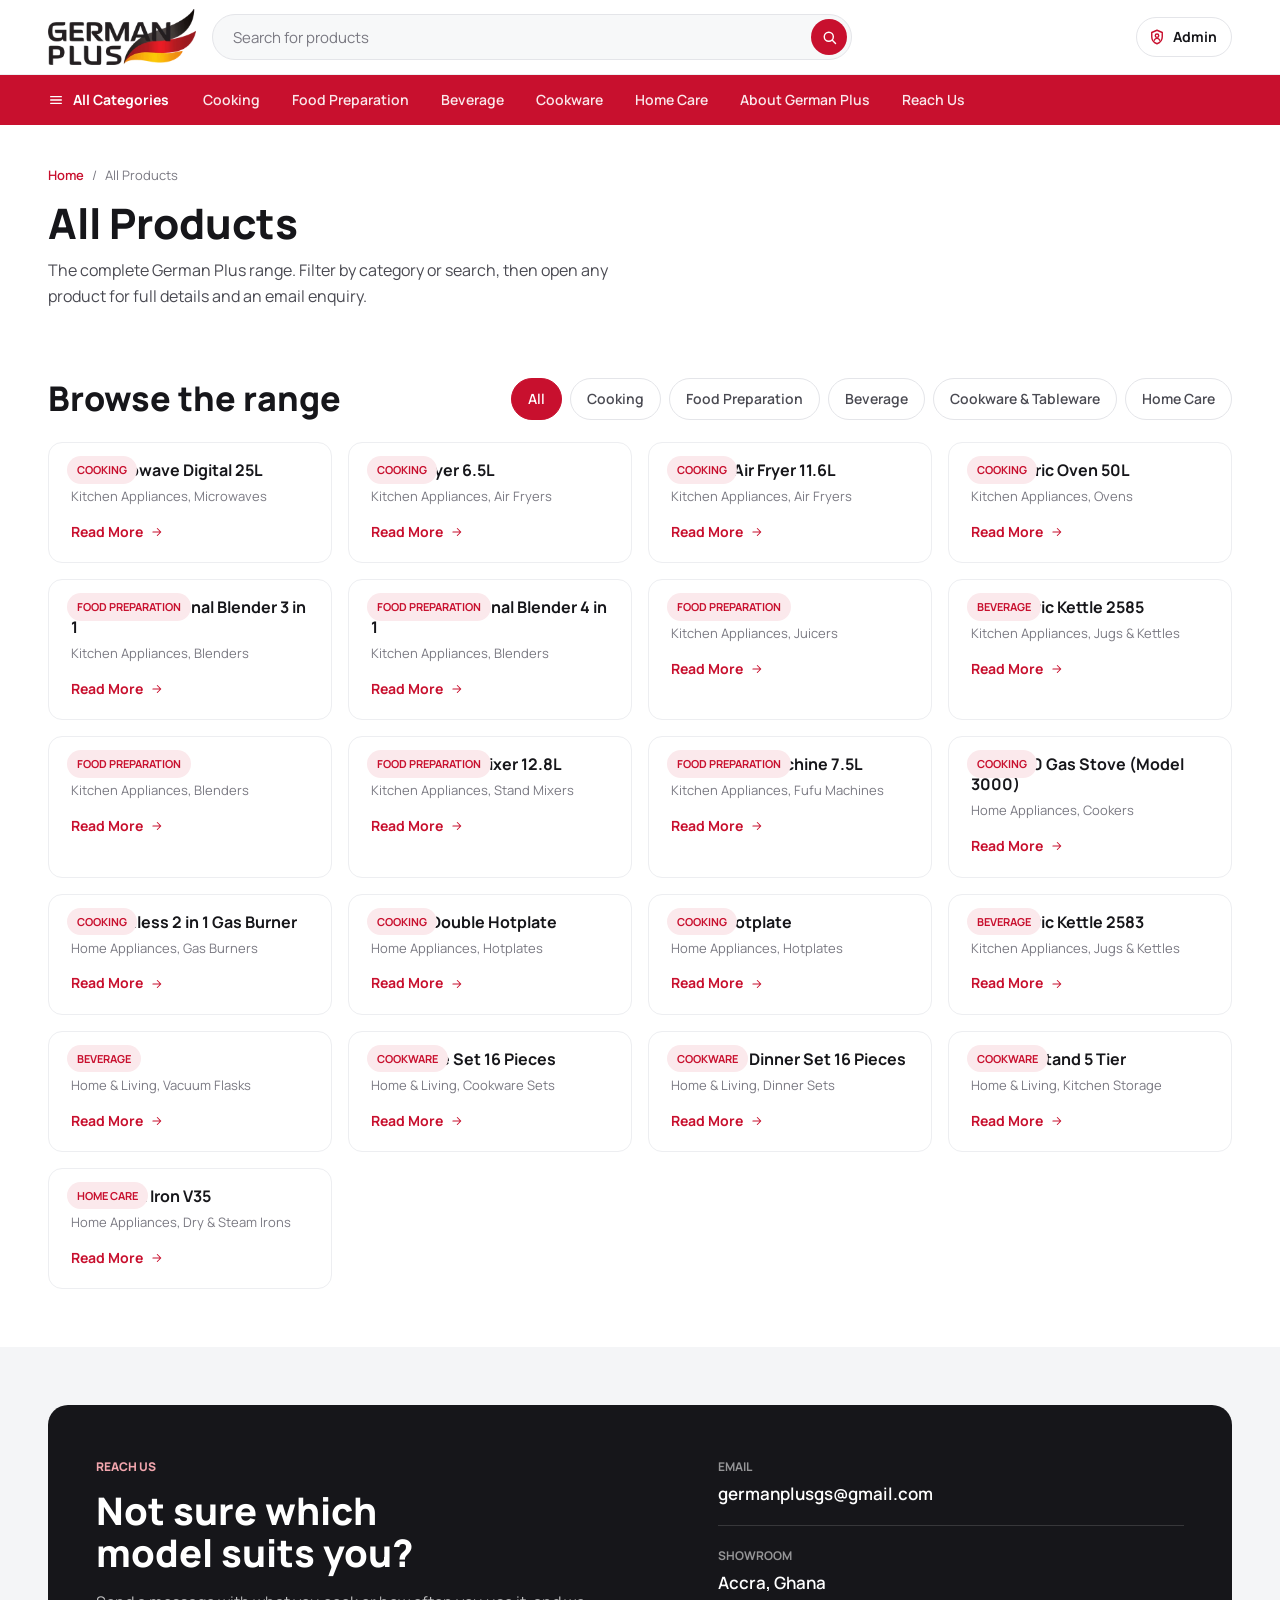
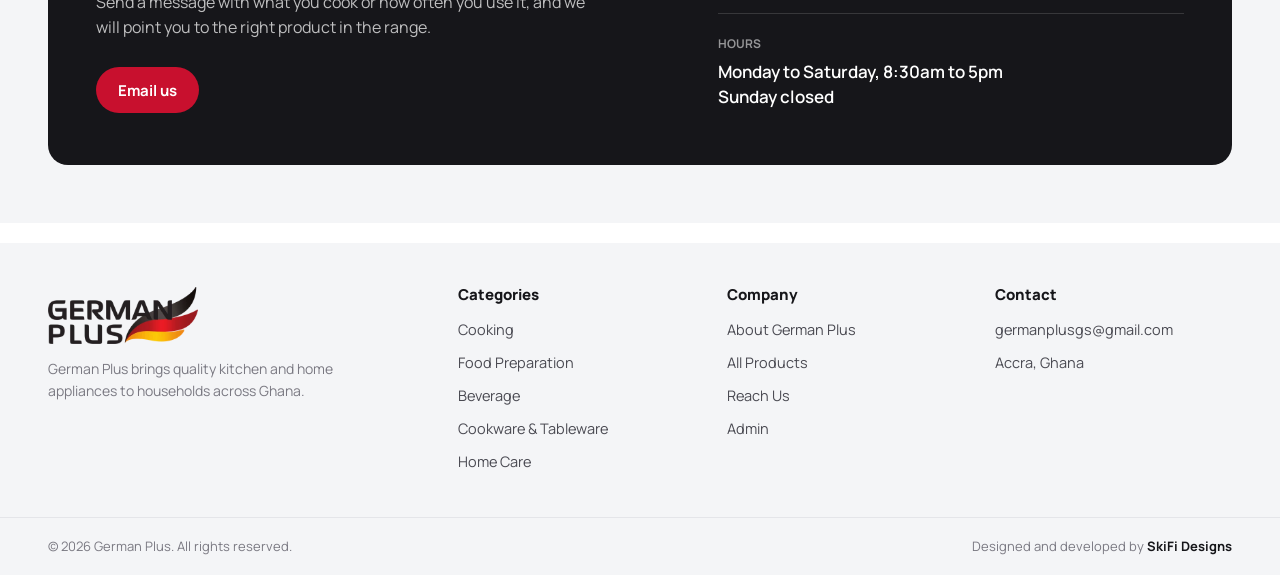
==== commit eddab145: "Contact by email (germanplusgs@gmail.com) instead of WhatsApp" ====
--- a/products.html
+++ b/products.html
@@ -69,7 +69,7 @@
     <a href="index.html#about">About German Plus</a>
     <a href="index.html#contact">Reach Us</a>
   </nav>
-  <a class="btn btn-primary" href="https://wa.me/233506690190" target="_blank" rel="noopener">Enquire on WhatsApp</a>
+  <a class="btn btn-primary" href="mailto:germanplusgs@gmail.com">Email us</a>
 </div>
 
 <main id="main">
@@ -82,7 +82,7 @@
         <span>All Products</span>
       </nav>
       <h1>All Products</h1>
-      <p>The complete German Plus range. Filter by category or search, then open any product for full details and a direct WhatsApp enquiry.</p>
+      <p>The complete German Plus range. Filter by category or search, then open any product for full details and an email enquiry.</p>
     </div>
   </section>
 
@@ -112,10 +112,11 @@
           <h2>Not sure which <br />model suits you?</h2>
           <p class="sec-note">Send a message with what you cook or how often you use it, and we will point you to the right product in the range.</p>
           <div class="contact-cta">
-            <a class="btn btn-primary" href="https://wa.me/233506690190" target="_blank" rel="noopener">Message on WhatsApp</a>
+            <a class="btn btn-primary" href="mailto:germanplusgs@gmail.com">Email us</a>
           </div>
         </div>
         <ul class="contact-list">
+          <li><span class="c-label">Email</span><span class="c-value"><a href="mailto:germanplusgs@gmail.com">germanplusgs@gmail.com</a></span></li>
           <li><span class="c-label">Showroom</span><span class="c-value">Accra, Ghana</span></li>
           <li><span class="c-label">Hours</span><span class="c-value">Monday to Saturday, 8:30am to 5pm<br />Sunday closed</span></li>
         </ul>
@@ -148,7 +149,7 @@
     </div>
     <div class="foot-col">
       <h4>Contact</h4>
-      <a href="https://wa.me/233506690190" target="_blank" rel="noopener">Enquire on WhatsApp</a>
+      <a href="mailto:germanplusgs@gmail.com">germanplusgs@gmail.com</a>
       <span>Accra, Ghana</span>
     </div>
   </div>
@@ -173,15 +174,15 @@
         <h2 id="sheetTitle"></h2>
         <p id="sheetDesc"></p>
         <ul class="spec" id="sheetSpec"></ul>
-        <a class="btn btn-primary" id="sheetWa" href="#" target="_blank" rel="noopener">Enquire about this model</a>
+        <a class="btn btn-primary" id="sheetWa" href="mailto:germanplusgs@gmail.com">Enquire about this model</a>
       </div>
     </div>
   </div>
 </div>
 
 <div class="fab-stack">
-  <a class="fab fab-wa" href="https://wa.me/233506690190" target="_blank" rel="noopener" aria-label="Enquire on WhatsApp">
-    <svg viewBox="0 0 24 24" aria-hidden="true"><path fill="currentColor" d="M17.472 14.382c-.297-.149-1.758-.867-2.03-.967-.273-.099-.471-.148-.67.15-.197.297-.767.966-.94 1.164-.173.199-.347.223-.644.075-.297-.15-1.255-.463-2.39-1.475-.883-.788-1.48-1.761-1.653-2.059-.173-.297-.018-.458.13-.606.134-.133.298-.347.446-.52.149-.174.198-.298.298-.497.099-.198.05-.371-.025-.52-.075-.149-.669-1.612-.916-2.207-.242-.579-.487-.5-.669-.51-.173-.008-.371-.01-.57-.01-.198 0-.52.074-.792.372-.272.297-1.04 1.016-1.04 2.479 0 1.462 1.065 2.875 1.213 3.074.149.198 2.096 3.2 5.077 4.487.709.306 1.262.489 1.694.625.712.227 1.36.195 1.871.118.571-.085 1.758-.719 2.006-1.413.248-.694.248-1.289.173-1.413-.074-.124-.272-.198-.57-.347m-5.421 7.403h-.004a9.87 9.87 0 0 1-5.031-1.378l-.361-.214-3.741.982.998-3.648-.235-.374a9.86 9.86 0 0 1-1.51-5.26c.001-5.45 4.436-9.884 9.888-9.884 2.64 0 5.122 1.03 6.988 2.898a9.825 9.825 0 0 1 2.893 6.994c-.003 5.45-4.437 9.884-9.885 9.884m8.413-18.297A11.815 11.815 0 0 0 12.05 0C5.495 0 .16 5.335.157 11.892c0 2.096.547 4.142 1.588 5.945L.057 24l6.305-1.654a11.882 11.882 0 0 0 5.683 1.448h.005c6.554 0 11.89-5.335 11.893-11.893a11.821 11.821 0 0 0-3.48-8.413Z"/></svg>
+  <a class="fab fab-mail" href="mailto:germanplusgs@gmail.com" aria-label="Email German Plus">
+    <svg viewBox="0 0 24 24" aria-hidden="true"><rect x="3" y="5" width="18" height="14" rx="2.5" fill="none" stroke="currentColor" stroke-width="2"/><path d="m4 7 8 6 8-6" fill="none" stroke="currentColor" stroke-width="2" stroke-linecap="round" stroke-linejoin="round"/></svg>
   </a>
 </div>
 
--- a/styles.css
+++ b/styles.css
@@ -351,8 +351,7 @@
 .fab-stack{position:fixed;z-index:50;right:16px;bottom:calc(16px + env(safe-area-inset-bottom,0px));display:grid;gap:12px;justify-items:end}
 .fab{width:56px;height:56px;border-radius:999px;display:grid;place-items:center;color:#fff;box-shadow:0 12px 26px -10px rgba(20,16,10,.55);transition:transform .2s var(--ease),box-shadow .2s var(--ease)}
 .fab svg{width:28px;height:28px}
-.fab-wa{background:#25D366}
-.fab-wa svg{width:30px;height:30px}
+.fab-mail{background:var(--red)}
 .fab-call{background:var(--red)}
 .fab:active{transform:scale(.94)}
 body.sheet-open .fab-stack{opacity:0;pointer-events:none}
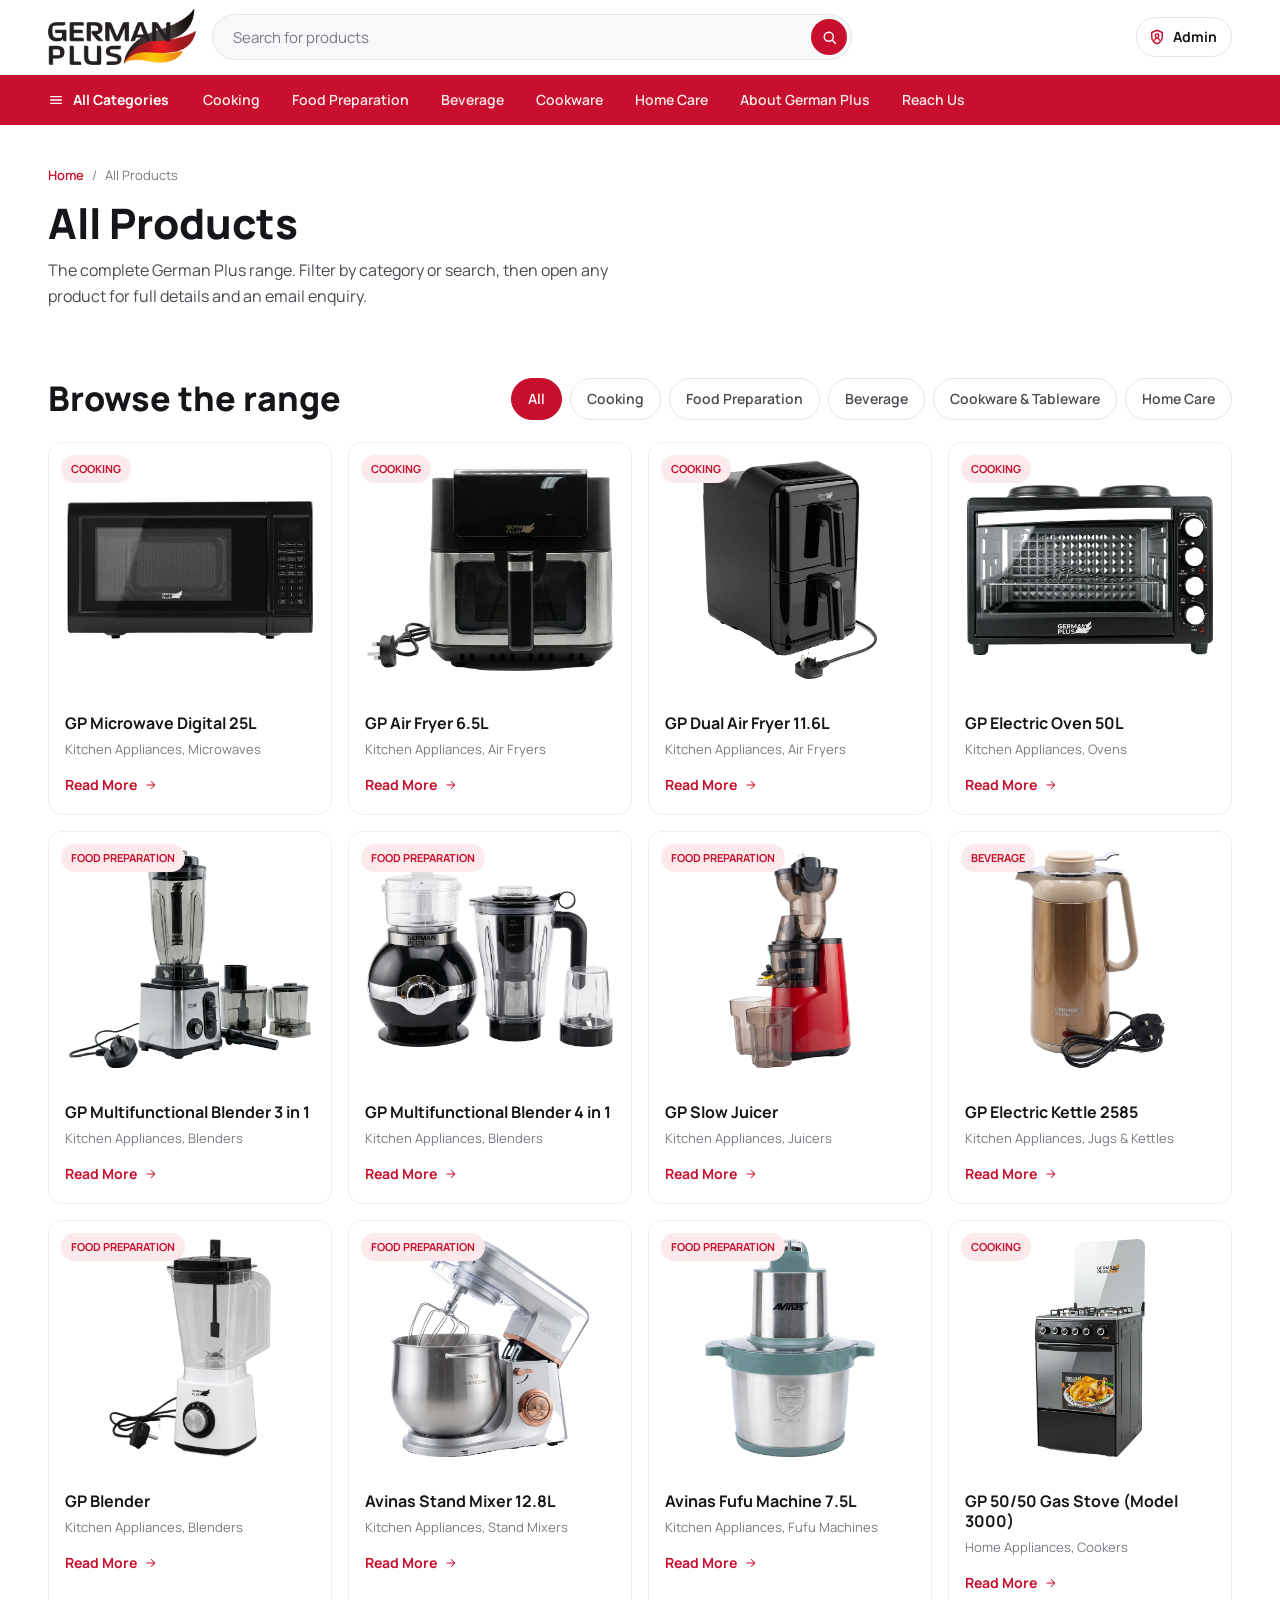
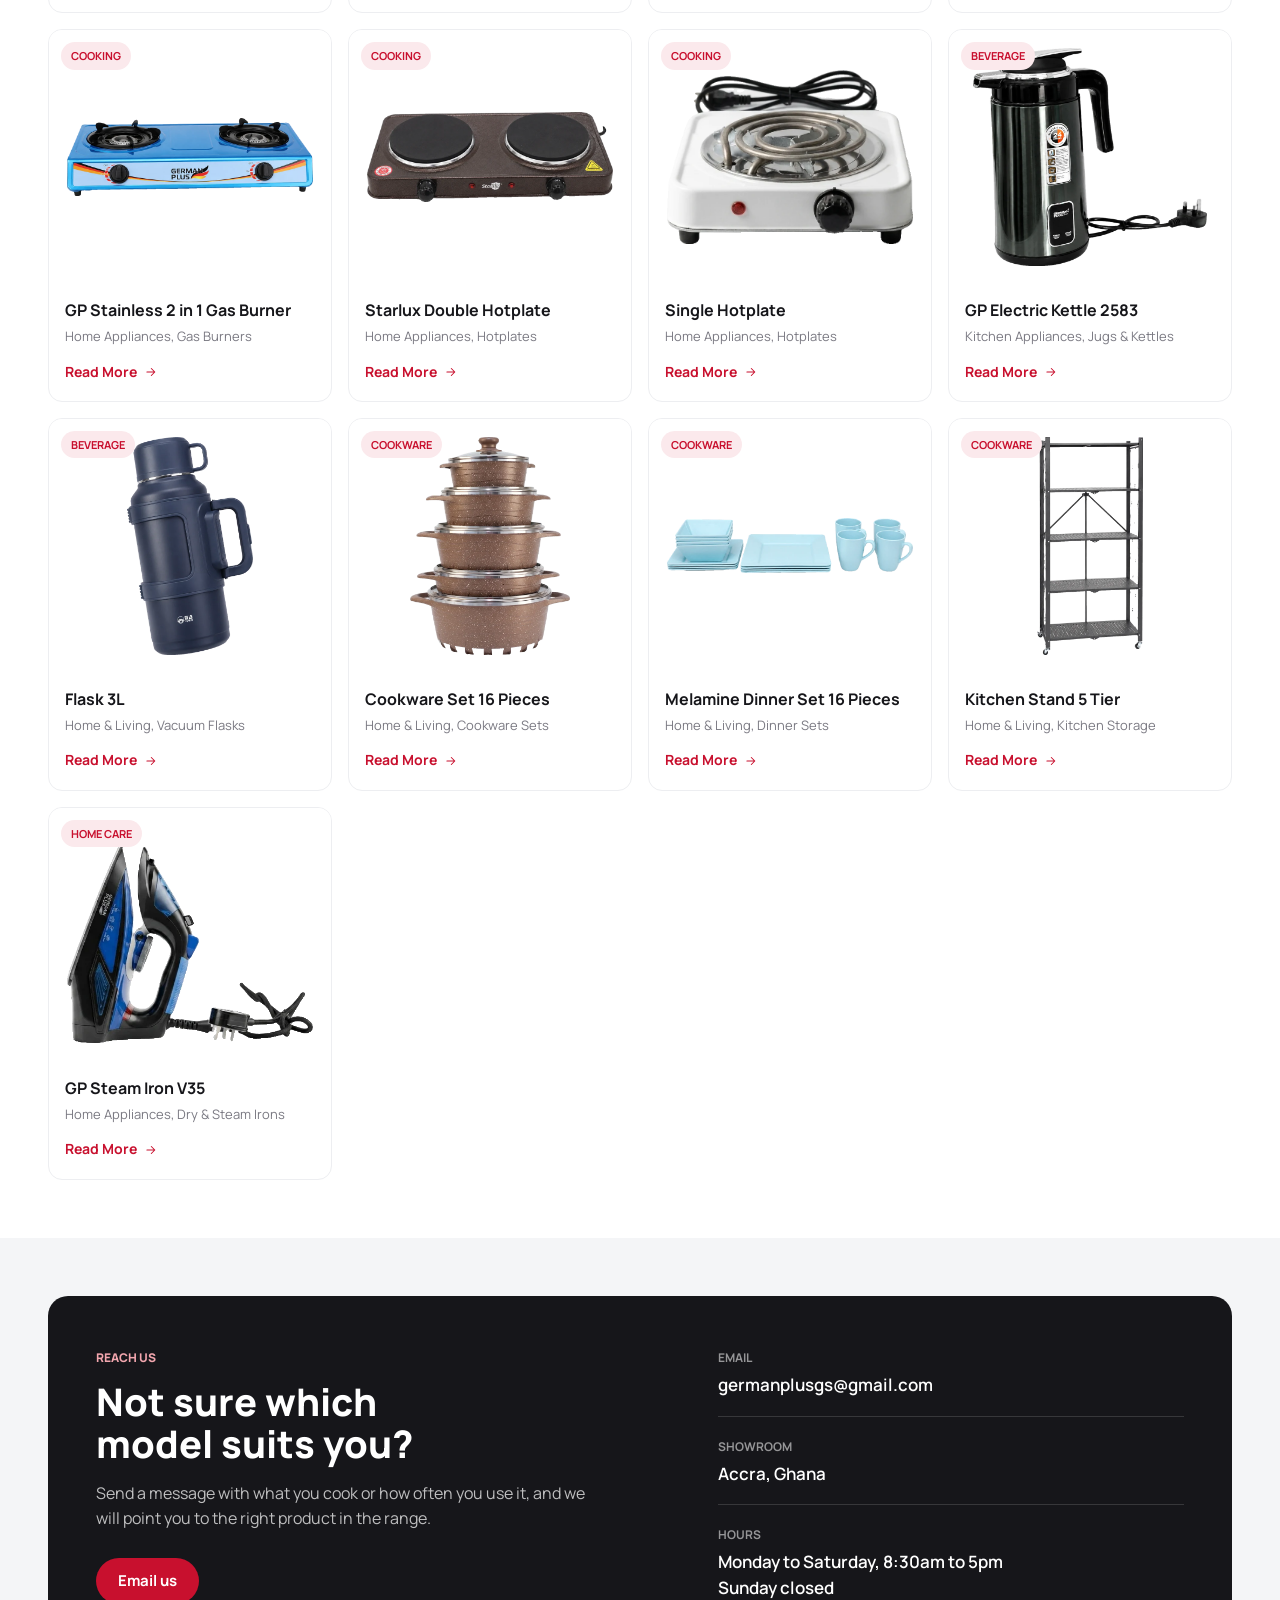
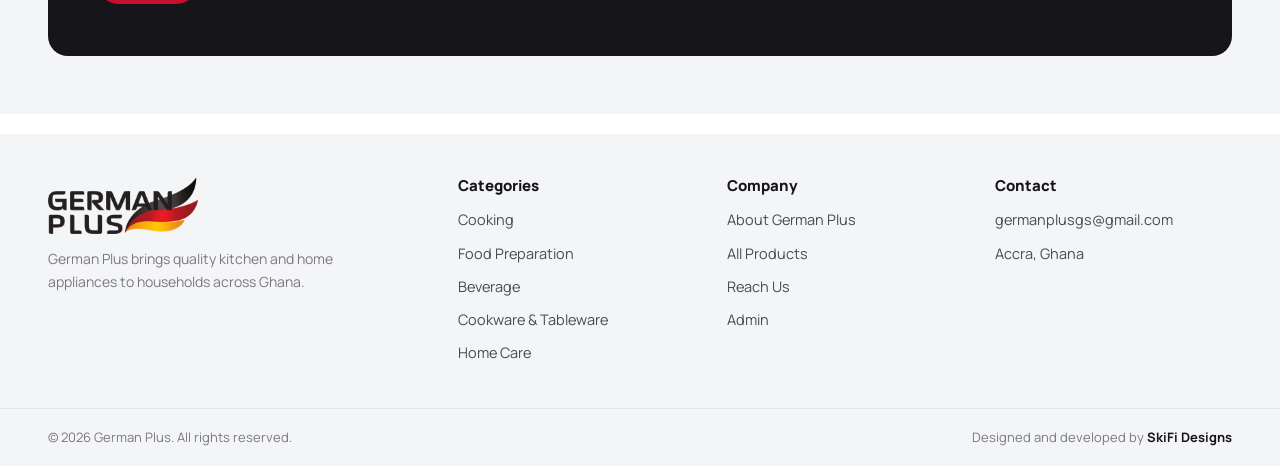
==== commit 277e8d8a: "germanplusgh.com: pages, links and head tags for search" ====
--- a/products.html
+++ b/products.html
@@ -6,28 +6,38 @@
 <title>All Products | German Plus</title>
 <meta name="description" content="The full German Plus range: microwaves, air fryers, ovens, gas stoves, blenders, stand mixers, juicers, kettles, cookware, dinner sets and kitchen storage." />
 <meta name="theme-color" content="#C8102E" />
-<link rel="icon" href="assets/brand/favicon.svg" type="image/svg+xml" />
+<link rel="icon" href="/assets/brand/favicon.svg" type="image/svg+xml" />
+<link rel="apple-touch-icon" href="/assets/brand/favicon.svg" />
 <meta property="og:title" content="All Products | German Plus" />
 <meta property="og:description" content="The full German Plus range of kitchen and home appliances." />
 <meta property="og:type" content="website" />
-<meta property="og:image" content="assets/brand/og.jpg" />
+<link rel="canonical" href="https://germanplusgh.com/products" />
+<meta name="robots" content="index, follow, max-image-preview:large" />
+<meta property="og:url" content="https://germanplusgh.com/products" />
+<meta property="og:site_name" content="German Plus" />
+<meta property="og:locale" content="en_GH" />
+<meta property="og:image:width" content="1200" />
+<meta property="og:image:height" content="630" />
+<meta name="twitter:card" content="summary_large_image" />
+<meta property="og:image" content="https://germanplusgh.com/assets/brand/og.jpg" />
 <link rel="preconnect" href="https://fonts.googleapis.com" />
 <link rel="preconnect" href="https://fonts.gstatic.com" crossorigin />
 <link href="https://fonts.googleapis.com/css2?family=Manrope:wght@400;500;600;700;800&display=swap" rel="stylesheet" />
-<link rel="stylesheet" href="styles.css" />
+<link rel="stylesheet" href="/styles.css" />
+<!--jsonld-->
 </head>
 <body>
 <a class="skip" href="#main">Skip to content</a>
 
 <header class="topbar" id="top">
   <div class="shell topbar-inner">
-    <a class="brand" href="index.html" aria-label="German Plus home">
-      <img src="assets/brand/logo.webp" alt="German Plus" width="150" height="57" />
+    <a class="brand" href="/" aria-label="German Plus home">
+      <img src="/assets/brand/logo.webp" alt="German Plus" width="150" height="57" />
     </a>
 
-    <form class="search" role="search" id="searchForm" autocomplete="off">
+    <form class="search" role="search" id="searchForm" action="/products" method="get" autocomplete="off">
       <label class="sr-only" for="searchInput">Search for products</label>
-      <input type="search" id="searchInput" placeholder="Search for products" />
+      <input type="search" id="searchInput" name="q" placeholder="Search for products" />
       <button type="submit" class="search-go" aria-label="Search">
         <svg viewBox="0 0 24 24" aria-hidden="true"><circle cx="11" cy="11" r="6.4" fill="none" stroke="currentColor" stroke-width="2"/><path d="m16 16 4.5 4.5" fill="none" stroke="currentColor" stroke-width="2" stroke-linecap="round"/></svg>
       </button>
@@ -35,7 +45,7 @@
     </form>
 
     <div class="topbar-side">
-      <a class="admin-btn" href="/admin/" rel="nofollow">
+      <a class="admin-btn" href="https://germanplus.skifi.co/admin/" rel="nofollow">
         <svg viewBox="0 0 24 24" aria-hidden="true"><path d="M12 3 5 6v5.5c0 4.2 2.9 7.9 7 9.5 4.1-1.6 7-5.3 7-9.5V6l-7-3Z" fill="none" stroke="currentColor" stroke-width="1.9" stroke-linejoin="round"/><circle cx="12" cy="10.2" r="2.3" fill="none" stroke="currentColor" stroke-width="1.9"/><path d="M8.4 16.2c.8-1.6 2.1-2.4 3.6-2.4s2.8.8 3.6 2.4" fill="none" stroke="currentColor" stroke-width="1.9" stroke-linecap="round"/></svg>
         <span>Admin</span>
       </a>
@@ -52,32 +62,32 @@
       <svg viewBox="0 0 24 24" aria-hidden="true"><path d="M4 7h16M4 12h16M4 17h16" fill="none" stroke="currentColor" stroke-width="2" stroke-linecap="round"/></svg>
       All Categories
     </span>
-    <a href="#collection" data-jump="cooking">Cooking</a>
-    <a href="#collection" data-jump="prep">Food Preparation</a>
-    <a href="#collection" data-jump="beverage">Beverage</a>
-    <a href="#collection" data-jump="cookware">Cookware</a>
-    <a href="#collection" data-jump="home">Home Care</a>
-    <a href="index.html#about">About German Plus</a>
-    <a href="index.html#contact">Reach Us</a>
+    <a href="/c/cooking" data-jump="cooking">Cooking</a>
+    <a href="/c/prep" data-jump="prep">Food Preparation</a>
+    <a href="/c/beverage" data-jump="beverage">Beverage</a>
+    <a href="/c/cookware" data-jump="cookware">Cookware</a>
+    <a href="/c/home" data-jump="home">Home Care</a>
+    <a href="/#about">About German Plus</a>
+    <a href="/#contact">Reach Us</a>
   </div>
 </nav>
 
 <div class="mobile-nav" id="mobileNav" hidden>
   <nav aria-label="Mobile">
-    <a href="products.html">All products</a>
-    <a href="index.html#categories">Categories</a>
-    <a href="index.html#about">About German Plus</a>
-    <a href="index.html#contact">Reach Us</a>
+    <a href="/products">All products</a>
+    <a href="/#categories">Categories</a>
+    <a href="/#about">About German Plus</a>
+    <a href="/#contact">Reach Us</a>
   </nav>
   <a class="btn btn-primary" href="mailto:germanplusgs@gmail.com">Email us</a>
 </div>
 
 <main id="main">
-
+<!--main:start-->
   <section class="page-head">
     <div class="shell">
       <nav class="crumbs" aria-label="Breadcrumb">
-        <a href="index.html">Home</a>
+        <a href="/">Home</a>
         <span aria-hidden="true">/</span>
         <span>All Products</span>
       </nav>
@@ -103,6 +113,7 @@
       <div class="grid" id="productGrid"></div>
     </div>
   </section>
+<!--main:end-->
 
   <section class="section section-alt">
     <div class="shell">
@@ -129,23 +140,23 @@
 <footer class="site-foot">
   <div class="shell foot-inner">
     <div class="foot-brand">
-      <img src="assets/brand/logo.webp" alt="German Plus" width="152" height="58" loading="lazy" />
+      <img src="/assets/brand/logo.webp" alt="German Plus" width="152" height="58" loading="lazy" />
       <p>German Plus brings quality kitchen and home appliances to households across Ghana.</p>
     </div>
     <div class="foot-col">
       <h4>Categories</h4>
-      <a href="#collection" data-jump="cooking">Cooking</a>
-      <a href="#collection" data-jump="prep">Food Preparation</a>
-      <a href="#collection" data-jump="beverage">Beverage</a>
-      <a href="#collection" data-jump="cookware">Cookware &amp; Tableware</a>
-      <a href="#collection" data-jump="home">Home Care</a>
+      <a href="/c/cooking" data-jump="cooking">Cooking</a>
+      <a href="/c/prep" data-jump="prep">Food Preparation</a>
+      <a href="/c/beverage" data-jump="beverage">Beverage</a>
+      <a href="/c/cookware" data-jump="cookware">Cookware &amp; Tableware</a>
+      <a href="/c/home" data-jump="home">Home Care</a>
     </div>
     <div class="foot-col">
       <h4>Company</h4>
-      <a href="index.html#about">About German Plus</a>
-      <a href="products.html">All Products</a>
-      <a href="index.html#contact">Reach Us</a>
-      <a href="/admin/" rel="nofollow">Admin</a>
+      <a href="/#about">About German Plus</a>
+      <a href="/products">All Products</a>
+      <a href="/#contact">Reach Us</a>
+      <a href="https://germanplus.skifi.co/admin/" rel="nofollow">Admin</a>
     </div>
     <div class="foot-col">
       <h4>Contact</h4>
@@ -186,7 +197,7 @@
   </a>
 </div>
 
-<script src="data.js"></script>
-<script src="script.js"></script>
+<script src="/data.js"></script>
+<script src="/script.js"></script>
 </body>
 </html>
--- a/styles.css
+++ b/styles.css
@@ -390,6 +390,14 @@
 .more-wrap .ico{width:16px;height:16px}
 
 /* ---------- page head ---------- */
+/* ---------- product page ---------- */
+.pdp-head{padding-bottom:0}
+.pdp-section{padding-top:18px}
+.pdp{display:grid;gap:26px}
+@media (min-width:880px){.pdp{grid-template-columns:1fr 1fr;gap:48px;align-items:start}.pdp-visual{position:sticky;top:150px}}
+.pdp-copy h1{font-size:clamp(26px,4vw,38px);line-height:1.15;margin-bottom:12px}
+.pdp-copy > p.pdp-lead{color:var(--ink);font-weight:600;margin-bottom:12px}
+.pdp-cta{display:flex;flex-wrap:wrap;gap:10px}
 .page-head{padding:30px 0 6px}
 @media (min-width:768px){.page-head{padding:40px 0 10px}}
 .crumbs{display:flex;gap:8px;align-items:center;font-size:13px;color:var(--muted);margin-bottom:14px}
